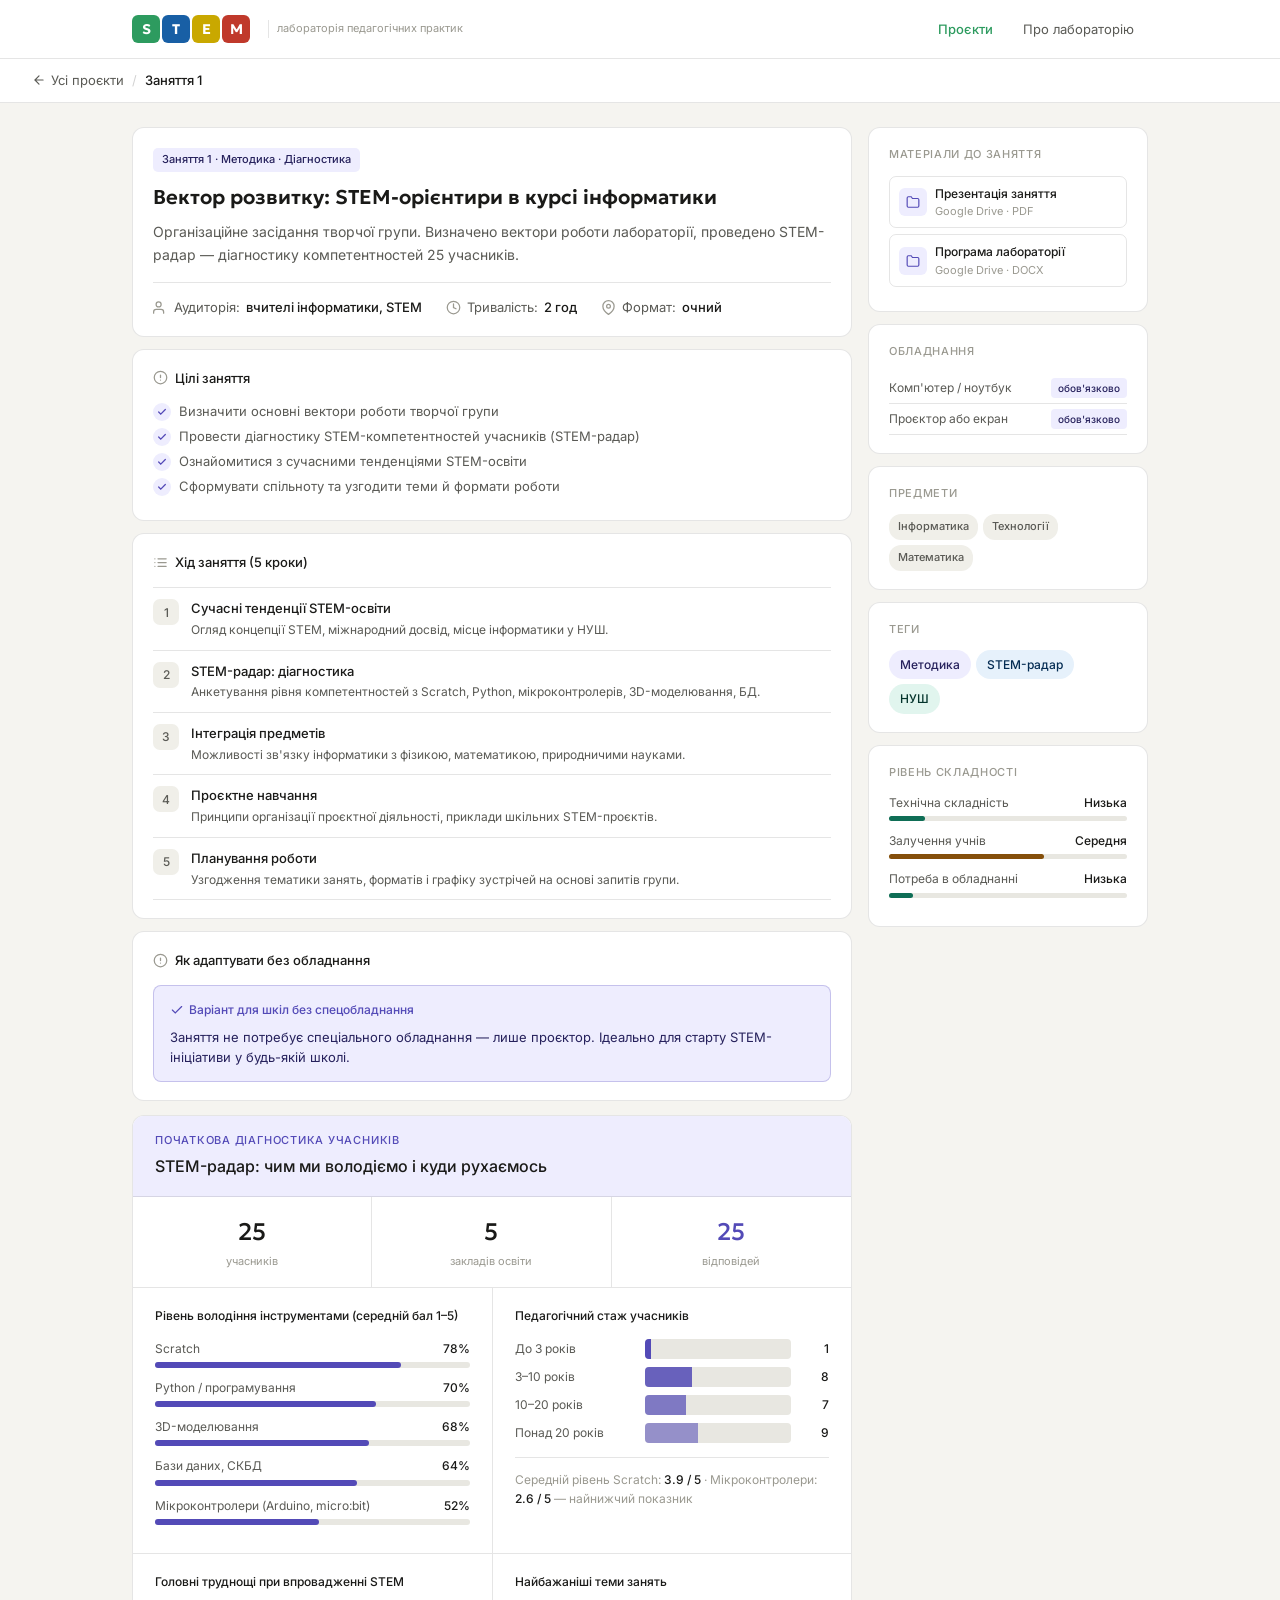
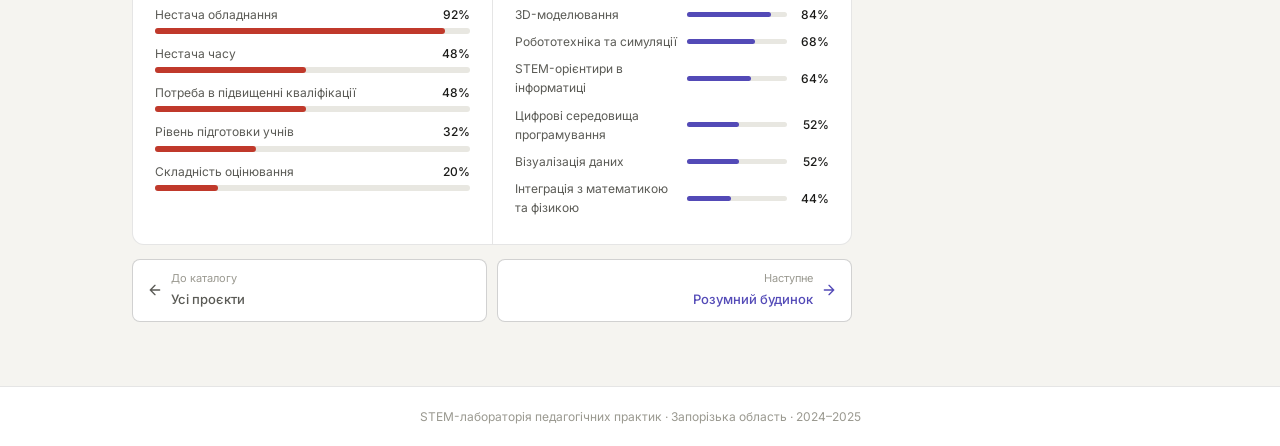
==== projects/session-1.html @ 7234e1a3 "ver 0.1" ====
<!DOCTYPE html>
<html lang="uk">
<head>
<meta charset="UTF-8"><meta name="viewport" content="width=device-width,initial-scale=1.0">
<title>Вектор розвитку: STEM-орієнтири в курсі інформатики — STEM-лабораторія</title>
<link rel="preconnect" href="https://fonts.googleapis.com"><link href="https://fonts.googleapis.com/css2?family=Geologica:wght@400;500;600&family=Inter:wght@400;500&display=swap" rel="stylesheet">
<link rel="stylesheet" href="../css/style.css">
<style>
.topbar{background:var(--surf);border-bottom:1px solid var(--b1);padding:0 2rem;display:flex;align-items:center;gap:8px;height:44px}
.tb-link{display:inline-flex;align-items:center;gap:5px;font-size:13px;color:var(--t2);text-decoration:none;font-family:inherit}
.tb-link:hover{color:var(--t1)}
.tb-link svg{width:14px;height:14px;fill:none;stroke:currentColor;stroke-width:2;stroke-linecap:round}
.page-wrap{max-width:1080px;margin:0 auto;padding:1.5rem 2rem 4rem;display:grid;grid-template-columns:1fr 280px;gap:16px;align-items:start}
.side-ttl{font-size:11px;font-weight:500;letter-spacing:.06em;text-transform:uppercase;color:var(--t3);margin-bottom:.75rem}
@media(max-width:760px){.page-wrap{grid-template-columns:1fr;padding:1rem 1.25rem 3rem}.topbar{padding:0 1.25rem}}
</style>
</head>
<body>
<header class="site-header">
  <nav class="nav">
    <a href="../index.html" class="logo-link">
      <div class="logo-stem"><div class="sl sl-s">S</div><div class="sl sl-t">T</div><div class="sl sl-e">E</div><div class="sl sl-m">M</div></div>
      <span class="logo-sub">лабораторія педагогічних практик</span>
    </a>
    <div class="nav-links">
      <a class="nav-link active" href="../index.html#projects">Проєкти</a>
      <a class="nav-link " href="../index.html#about">Про лабораторію</a>
    </div>
  </nav>
</header>
<div class="topbar">
  <a class="tb-link" href="../index.html">
    <svg viewBox="0 0 24 24"><path d="M19 12H5M12 5l-7 7 7 7"/></svg> Усі проєкти
  </a>
  <span style="font-size:13px;color:var(--b2)">/</span>
  <span style="font-size:13px;color:var(--t1);font-weight:500">Заняття 1</span>
</div>

<div class="page-wrap">
<main>
  <div class="sec-card">
    <div style="display:inline-flex;align-items:center;gap:5px;font-size:11px;font-weight:500;padding:3px 9px;border-radius:5px;margin-bottom:.75rem;background:#EEEDFE;color:#26215C">Заняття 1 · Методика · Діагностика</div>
    <h1 style="font-family:'Geologica',sans-serif;font-size:20px;font-weight:600;color:var(--t1);line-height:1.3;margin-bottom:.625rem">Вектор розвитку: STEM-орієнтири в курсі інформатики</h1>
    <p style="font-size:14px;color:var(--t2);line-height:1.65;margin-bottom:1rem">Організаційне засідання творчої групи. Визначено вектори роботи лабораторії, проведено STEM-радар — діагностику компетентностей 25 учасників.</p>
    <div style="display:flex;gap:1.5rem;flex-wrap:wrap;padding-top:.875rem;border-top:1px solid var(--b1)">
      <div style="display:flex;align-items:center;gap:6px;font-size:13px;color:var(--t2)">
        <svg width="15" height="15" viewBox="0 0 24 24" fill="none" stroke="var(--t3)" stroke-width="2" stroke-linecap="round"><path d="M17 21v-2a4 4 0 0 0-4-4H5a4 4 0 0 0-4 4v2"/><circle cx="9" cy="7" r="4"/></svg>
        Аудиторія: <b style="color:var(--t1);font-weight:500">вчителі інформатики, STEM</b></div>
      <div style="display:flex;align-items:center;gap:6px;font-size:13px;color:var(--t2)">
        <svg width="15" height="15" viewBox="0 0 24 24" fill="none" stroke="var(--t3)" stroke-width="2" stroke-linecap="round"><circle cx="12" cy="12" r="10"/><polyline points="12 6 12 12 16 14"/></svg>
        Тривалість: <b style="color:var(--t1);font-weight:500">2 год</b></div>
      <div style="display:flex;align-items:center;gap:6px;font-size:13px;color:var(--t2)">
        <svg width="15" height="15" viewBox="0 0 24 24" fill="none" stroke="var(--t3)" stroke-width="2" stroke-linecap="round"><path d="M21 10c0 7-9 13-9 13s-9-6-9-13a9 9 0 0 1 18 0z"/><circle cx="12" cy="10" r="3"/></svg>
        Формат: <b style="color:var(--t1);font-weight:500">очний</b></div>
    </div>
  </div>
  <div class="sec-card"><div class="sec-ttl"><svg viewBox="0 0 24 24"><circle cx="12" cy="12" r="10"/><path d="M12 8v4M12 16h.01"/></svg>Цілі заняття</div><div style="display:flex;align-items:flex-start;gap:8px;margin-bottom:6px"><div style="width:18px;height:18px;border-radius:50%;background:#EEEDFE;display:flex;align-items:center;justify-content:center;flex-shrink:0;margin-top:1px"><svg width="10" height="10" viewBox="0 0 24 24" fill="none" stroke="#534AB7" stroke-width="3" stroke-linecap="round"><polyline points="20 6 9 17 4 12"/></svg></div><span style="font-size:13px;color:var(--t2);line-height:1.45">Визначити основні вектори роботи творчої групи</span></div>
<div style="display:flex;align-items:flex-start;gap:8px;margin-bottom:6px"><div style="width:18px;height:18px;border-radius:50%;background:#EEEDFE;display:flex;align-items:center;justify-content:center;flex-shrink:0;margin-top:1px"><svg width="10" height="10" viewBox="0 0 24 24" fill="none" stroke="#534AB7" stroke-width="3" stroke-linecap="round"><polyline points="20 6 9 17 4 12"/></svg></div><span style="font-size:13px;color:var(--t2);line-height:1.45">Провести діагностику STEM-компетентностей учасників (STEM-радар)</span></div>
<div style="display:flex;align-items:flex-start;gap:8px;margin-bottom:6px"><div style="width:18px;height:18px;border-radius:50%;background:#EEEDFE;display:flex;align-items:center;justify-content:center;flex-shrink:0;margin-top:1px"><svg width="10" height="10" viewBox="0 0 24 24" fill="none" stroke="#534AB7" stroke-width="3" stroke-linecap="round"><polyline points="20 6 9 17 4 12"/></svg></div><span style="font-size:13px;color:var(--t2);line-height:1.45">Ознайомитися з сучасними тенденціями STEM-освіти</span></div>
<div style="display:flex;align-items:flex-start;gap:8px;margin-bottom:6px"><div style="width:18px;height:18px;border-radius:50%;background:#EEEDFE;display:flex;align-items:center;justify-content:center;flex-shrink:0;margin-top:1px"><svg width="10" height="10" viewBox="0 0 24 24" fill="none" stroke="#534AB7" stroke-width="3" stroke-linecap="round"><polyline points="20 6 9 17 4 12"/></svg></div><span style="font-size:13px;color:var(--t2);line-height:1.45">Сформувати спільноту та узгодити теми й формати роботи</span></div></div>
  <div class="sec-card"><div class="sec-ttl"><svg viewBox="0 0 24 24"><line x1="8" y1="6" x2="21" y2="6"/><line x1="8" y1="12" x2="21" y2="12"/><line x1="8" y1="18" x2="21" y2="18"/><line x1="3" y1="6" x2="3.01" y2="6"/><line x1="3" y1="12" x2="3.01" y2="12"/><line x1="3" y1="18" x2="3.01" y2="18"/></svg>Хід заняття (5 кроки)</div><div style="border-top:1px solid var(--b1)"><div style="display:flex;gap:12px;padding:10px 0;border-bottom:1px solid var(--b1)"><div style="width:26px;height:26px;border-radius:7px;background:var(--surf2);font-size:12px;font-weight:500;color:var(--t2);display:flex;align-items:center;justify-content:center;flex-shrink:0;margin-top:1px">1</div><div><div style="font-size:13px;font-weight:500;color:var(--t1);margin-bottom:2px">Сучасні тенденції STEM-освіти</div><div style="font-size:12px;color:var(--t2);line-height:1.55">Огляд концепції STEM, міжнародний досвід, місце інформатики у НУШ.</div></div></div><div style="display:flex;gap:12px;padding:10px 0;border-bottom:1px solid var(--b1)"><div style="width:26px;height:26px;border-radius:7px;background:var(--surf2);font-size:12px;font-weight:500;color:var(--t2);display:flex;align-items:center;justify-content:center;flex-shrink:0;margin-top:1px">2</div><div><div style="font-size:13px;font-weight:500;color:var(--t1);margin-bottom:2px">STEM-радар: діагностика</div><div style="font-size:12px;color:var(--t2);line-height:1.55">Анкетування рівня компетентностей з Scratch, Python, мікроконтролерів, 3D-моделювання, БД.</div></div></div><div style="display:flex;gap:12px;padding:10px 0;border-bottom:1px solid var(--b1)"><div style="width:26px;height:26px;border-radius:7px;background:var(--surf2);font-size:12px;font-weight:500;color:var(--t2);display:flex;align-items:center;justify-content:center;flex-shrink:0;margin-top:1px">3</div><div><div style="font-size:13px;font-weight:500;color:var(--t1);margin-bottom:2px">Інтеграція предметів</div><div style="font-size:12px;color:var(--t2);line-height:1.55">Можливості зв'язку інформатики з фізикою, математикою, природничими науками.</div></div></div><div style="display:flex;gap:12px;padding:10px 0;border-bottom:1px solid var(--b1)"><div style="width:26px;height:26px;border-radius:7px;background:var(--surf2);font-size:12px;font-weight:500;color:var(--t2);display:flex;align-items:center;justify-content:center;flex-shrink:0;margin-top:1px">4</div><div><div style="font-size:13px;font-weight:500;color:var(--t1);margin-bottom:2px">Проєктне навчання</div><div style="font-size:12px;color:var(--t2);line-height:1.55">Принципи організації проєктної діяльності, приклади шкільних STEM-проєктів.</div></div></div><div style="display:flex;gap:12px;padding:10px 0;border-bottom:1px solid var(--b1)"><div style="width:26px;height:26px;border-radius:7px;background:var(--surf2);font-size:12px;font-weight:500;color:var(--t2);display:flex;align-items:center;justify-content:center;flex-shrink:0;margin-top:1px">5</div><div><div style="font-size:13px;font-weight:500;color:var(--t1);margin-bottom:2px">Планування роботи</div><div style="font-size:12px;color:var(--t2);line-height:1.55">Узгодження тематики занять, форматів і графіку зустрічей на основі запитів групи.</div></div></div></div></div>
  
  <div class="sec-card"><div class="sec-ttl"><svg viewBox="0 0 24 24"><circle cx="12" cy="12" r="10"/><path d="M12 8v4M12 16h.01"/></svg>Як адаптувати без обладнання</div>
    <div style="background:#EEEDFE;border:1px solid #534AB744;border-radius:var(--rs);padding:.875rem 1rem">
      <div style="font-size:12px;font-weight:500;color:#534AB7;margin-bottom:.5rem;display:flex;align-items:center;gap:5px">
        <svg width="14" height="14" viewBox="0 0 24 24" fill="none" stroke="currentColor" stroke-width="2" stroke-linecap="round"><polyline points="20 6 9 17 4 12"/></svg>Варіант для шкіл без спецобладнання</div>
      <div style="font-size:13px;color:#26215C;line-height:1.55">Заняття не потребує спеціального обладнання — лише проєктор. Ідеально для старту STEM-ініціативи у будь-якій школі.</div>
    </div>
  </div>
  <div class="refl-wrap">
  <div class="refl-header" style="background:#EEEDFE">
    <div class="refl-label" style="color:#534AB7">Початкова діагностика учасників</div>
    <div class="refl-title">STEM-радар: чим ми володіємо і куди рухаємось</div>
  </div>
  <div class="refl-kpi">
    <div class="refl-kpi-item"><div class="refl-kpi-num" style="color:var(--t1)">25</div><div class="refl-kpi-lbl">учасників</div></div>
    <div class="refl-kpi-item"><div class="refl-kpi-num" style="color:var(--t1)">5</div><div class="refl-kpi-lbl">закладів освіти</div></div>
    <div class="refl-kpi-item"><div class="refl-kpi-num" style="color:#534AB7">25</div><div class="refl-kpi-lbl">відповідей</div></div>
  </div>
  <div class="refl-body">
    <div>
      <div class="refl-section-title">Рівень володіння інструментами (середній бал 1–5)</div>
      <div class="refl-bar-row">
      <div class="refl-bar-labels"><span>Scratch</span><span>78%</span></div>
      <div class="refl-bar-track"><div class="refl-bar-fill" style="width:78%;background:#534AB7"></div></div>
    </div>
      <div class="refl-bar-row">
      <div class="refl-bar-labels"><span>Python / програмування</span><span>70%</span></div>
      <div class="refl-bar-track"><div class="refl-bar-fill" style="width:70%;background:#534AB7"></div></div>
    </div>
      <div class="refl-bar-row">
      <div class="refl-bar-labels"><span>3D-моделювання</span><span>68%</span></div>
      <div class="refl-bar-track"><div class="refl-bar-fill" style="width:68%;background:#534AB7"></div></div>
    </div>
      <div class="refl-bar-row">
      <div class="refl-bar-labels"><span>Бази даних, СКБД</span><span>64%</span></div>
      <div class="refl-bar-track"><div class="refl-bar-fill" style="width:64%;background:#534AB7"></div></div>
    </div>
      <div class="refl-bar-row">
      <div class="refl-bar-labels"><span>Мікроконтролери (Arduino, micro:bit)</span><span>52%</span></div>
      <div class="refl-bar-track"><div class="refl-bar-fill" style="width:52%;background:#534AB7"></div></div>
    </div>
    </div>
    <div>
      <div class="refl-section-title">Педагогічний стаж учасників</div>
      <div style="display:flex;flex-direction:column;gap:8px">
        <div style="display:flex;align-items:center;gap:10px"><span style="font-size:12px;color:var(--t2);min-width:120px">До 3 років</span><div style="flex:1;height:20px;background:var(--surf3);border-radius:4px;overflow:hidden"><div style="width:4%;height:100%;background:#534AB7;opacity:1"></div></div><span style="font-size:12px;font-weight:500;width:28px;text-align:right">1</span></div><div style="display:flex;align-items:center;gap:10px"><span style="font-size:12px;color:var(--t2);min-width:120px">3–10 років</span><div style="flex:1;height:20px;background:var(--surf3);border-radius:4px;overflow:hidden"><div style="width:32%;height:100%;background:#534AB7;opacity:.85"></div></div><span style="font-size:12px;font-weight:500;width:28px;text-align:right">8</span></div><div style="display:flex;align-items:center;gap:10px"><span style="font-size:12px;color:var(--t2);min-width:120px">10–20 років</span><div style="flex:1;height:20px;background:var(--surf3);border-radius:4px;overflow:hidden"><div style="width:28%;height:100%;background:#534AB7;opacity:.7"></div></div><span style="font-size:12px;font-weight:500;width:28px;text-align:right">7</span></div><div style="display:flex;align-items:center;gap:10px"><span style="font-size:12px;color:var(--t2);min-width:120px">Понад 20 років</span><div style="flex:1;height:20px;background:var(--surf3);border-radius:4px;overflow:hidden"><div style="width:36%;height:100%;background:#534AB7;opacity:.55"></div></div><span style="font-size:12px;font-weight:500;width:28px;text-align:right">9</span></div>
      </div>
      <div class="refl-note" style="margin-top:.875rem">Середній рівень Scratch: <strong>3.9 / 5</strong> · Мікроконтролери: <strong>2.6 / 5</strong> — найнижчий показник</div>
    </div>
  </div>
  <div class="refl-body" style="border-bottom:none">
    <div>
      <div class="refl-section-title">Головні труднощі при впровадженні STEM</div>
      <div class="refl-bar-row">
      <div class="refl-bar-labels"><span>Нестача обладнання</span><span>92%</span></div>
      <div class="refl-bar-track"><div class="refl-bar-fill" style="width:92%;background:#C0392B"></div></div>
    </div>
      <div class="refl-bar-row">
      <div class="refl-bar-labels"><span>Нестача часу</span><span>48%</span></div>
      <div class="refl-bar-track"><div class="refl-bar-fill" style="width:48%;background:#C0392B"></div></div>
    </div>
      <div class="refl-bar-row">
      <div class="refl-bar-labels"><span>Потреба в підвищенні кваліфікації</span><span>48%</span></div>
      <div class="refl-bar-track"><div class="refl-bar-fill" style="width:48%;background:#C0392B"></div></div>
    </div>
      <div class="refl-bar-row">
      <div class="refl-bar-labels"><span>Рівень підготовки учнів</span><span>32%</span></div>
      <div class="refl-bar-track"><div class="refl-bar-fill" style="width:32%;background:#C0392B"></div></div>
    </div>
      <div class="refl-bar-row">
      <div class="refl-bar-labels"><span>Складність оцінювання</span><span>20%</span></div>
      <div class="refl-bar-track"><div class="refl-bar-fill" style="width:20%;background:#C0392B"></div></div>
    </div>
    </div>
    <div>
      <div class="refl-section-title">Найбажаніші теми занять</div>
      <div class="refl-pct-row">
      <span class="refl-pct-label">3D-моделювання</span>
      <div class="refl-pct-bar"><div class="refl-pct-fill" style="width:84%;background:#534AB7"></div></div>
      <span class="refl-pct-val">84%</span>
    </div>
      <div class="refl-pct-row">
      <span class="refl-pct-label">Робототехніка та симуляції</span>
      <div class="refl-pct-bar"><div class="refl-pct-fill" style="width:68%;background:#534AB7"></div></div>
      <span class="refl-pct-val">68%</span>
    </div>
      <div class="refl-pct-row">
      <span class="refl-pct-label">STEM-орієнтири в інформатиці</span>
      <div class="refl-pct-bar"><div class="refl-pct-fill" style="width:64%;background:#534AB7"></div></div>
      <span class="refl-pct-val">64%</span>
    </div>
      <div class="refl-pct-row">
      <span class="refl-pct-label">Цифрові середовища програмування</span>
      <div class="refl-pct-bar"><div class="refl-pct-fill" style="width:52%;background:#534AB7"></div></div>
      <span class="refl-pct-val">52%</span>
    </div>
      <div class="refl-pct-row">
      <span class="refl-pct-label">Візуалізація даних</span>
      <div class="refl-pct-bar"><div class="refl-pct-fill" style="width:52%;background:#534AB7"></div></div>
      <span class="refl-pct-val">52%</span>
    </div>
      <div class="refl-pct-row">
      <span class="refl-pct-label">Інтеграція з математикою та фізикою</span>
      <div class="refl-pct-bar"><div class="refl-pct-fill" style="width:44%;background:#534AB7"></div></div>
      <span class="refl-pct-val">44%</span>
    </div>
    </div>
  </div>
</div>
  <div style="display:flex;gap:10px;margin-top:14px"><a href="../index.html" style="flex:1;display:flex;align-items:center;gap:8px;padding:10px 14px;border:1px solid var(--b2);border-radius:var(--rs);background:var(--surf);text-decoration:none;color:var(--t2)"><svg width="16" height="16" viewBox="0 0 24 24" fill="none" stroke="currentColor" stroke-width="2" stroke-linecap="round"><path d="M19 12H5M12 5l-7 7 7 7"/></svg><div><span style="font-size:11px;color:var(--t3);display:block">До каталогу</span><span style="font-size:13px;font-weight:500">Усі проєкти</span></div></a><a href="session-2.html" style="flex:1;display:flex;align-items:center;justify-content:flex-end;gap:8px;padding:10px 14px;border:1px solid var(--b2);border-radius:var(--rs);background:var(--surf);text-decoration:none;color:#534AB7;font-weight:500;transition:all .15s" onmouseover="this.style.background='#EEEDFE'" onmouseout="this.style.background='#fff'"><div style="text-align:right"><span style="font-size:11px;color:var(--t3);display:block;font-weight:400">Наступне</span><span style="font-size:13px">Розумний будинок</span></div><svg width="16" height="16" viewBox="0 0 24 24" fill="none" stroke="currentColor" stroke-width="2" stroke-linecap="round"><path d="M5 12h14M12 5l7 7-7 7"/></svg></a></div>
</main>
<aside>
  <div class="sec-card"><div class="side-ttl">Матеріали до заняття</div><a href="#" style="display:flex;align-items:center;gap:8px;padding:7px 9px;border:1px solid var(--b1);border-radius:7px;text-decoration:none;margin-bottom:6px;transition:border-color .15s" onmouseover="this.style.borderColor='#534AB7'" onmouseout="this.style.borderColor='rgba(0,0,0,.10)'"><div style="width:28px;height:28px;border-radius:6px;background:#EEEDFE;color:#534AB7;display:flex;align-items:center;justify-content:center;flex-shrink:0"><svg width="14" height="14" viewBox="0 0 24 24" fill="none" stroke="currentColor" stroke-width="2" stroke-linecap="round"><path d="M22 19a2 2 0 0 1-2 2H4a2 2 0 0 1-2-2V5a2 2 0 0 1 2-2h5l2 3h9a2 2 0 0 1 2 2z"/></svg></div><div><div style="font-size:12px;font-weight:500;color:var(--t1)">Презентація заняття</div><div style="font-size:11px;color:var(--t3)">Google Drive · PDF</div></div></a><a href="#" style="display:flex;align-items:center;gap:8px;padding:7px 9px;border:1px solid var(--b1);border-radius:7px;text-decoration:none;margin-bottom:6px;transition:border-color .15s" onmouseover="this.style.borderColor='#534AB7'" onmouseout="this.style.borderColor='rgba(0,0,0,.10)'"><div style="width:28px;height:28px;border-radius:6px;background:#EEEDFE;color:#534AB7;display:flex;align-items:center;justify-content:center;flex-shrink:0"><svg width="14" height="14" viewBox="0 0 24 24" fill="none" stroke="currentColor" stroke-width="2" stroke-linecap="round"><path d="M22 19a2 2 0 0 1-2 2H4a2 2 0 0 1-2-2V5a2 2 0 0 1 2-2h5l2 3h9a2 2 0 0 1 2 2z"/></svg></div><div><div style="font-size:12px;font-weight:500;color:var(--t1)">Програма лабораторії</div><div style="font-size:11px;color:var(--t3)">Google Drive · DOCX</div></div></a></div>
  <div class="sec-card"><div class="side-ttl">Обладнання</div><div style="display:flex;align-items:center;justify-content:space-between;font-size:12px;padding:5px 0;border-bottom:1px solid var(--b1)"><span style="color:var(--t2)">Комп'ютер / ноутбук</span><span style="font-size:10px;font-weight:500;padding:2px 7px;border-radius:4px;background:#EEEDFE;color:#26215C">обов'язково</span></div><div style="display:flex;align-items:center;justify-content:space-between;font-size:12px;padding:5px 0;border-bottom:1px solid var(--b1)"><span style="color:var(--t2)">Проєктор або екран</span><span style="font-size:10px;font-weight:500;padding:2px 7px;border-radius:4px;background:#EEEDFE;color:#26215C">обов'язково</span></div></div>
  <div class="sec-card"><div class="side-ttl">Предмети</div><div style="display:flex;flex-wrap:wrap;gap:5px"><span style="font-size:11px;font-weight:500;padding:4px 9px;border-radius:12px;background:var(--surf2);color:var(--t2)">Інформатика</span> <span style="font-size:11px;font-weight:500;padding:4px 9px;border-radius:12px;background:var(--surf2);color:var(--t2)">Технології</span> <span style="font-size:11px;font-weight:500;padding:4px 9px;border-radius:12px;background:var(--surf2);color:var(--t2)">Математика</span></div></div>
  <div class="sec-card"><div class="side-ttl">Теги</div><div style="display:flex;flex-wrap:wrap;gap:5px"><span style="font-size:12px;font-weight:500;padding:5px 11px;border-radius:20px;background:#EEEDFE;color:#26215C">Методика</span> <span style="font-size:12px;font-weight:500;padding:5px 11px;border-radius:20px;background:#E6F1FB;color:#042C53">STEM-радар</span> <span style="font-size:12px;font-weight:500;padding:5px 11px;border-radius:20px;background:#E1F5EE;color:#04342C">НУШ</span></div></div>
  <div class="sec-card"><div class="side-ttl">Рівень складності</div><div style="display:flex;justify-content:space-between;font-size:12px;color:var(--t2);margin-bottom:4px"><span>Технічна складність</span><span style="font-weight:500;color:var(--t1)">Низька</span></div><div style="height:5px;background:var(--surf3);border-radius:3px;margin-bottom:10px"><div style="width:15%;height:100%;background:var(--teal-m);border-radius:3px"></div></div><div style="display:flex;justify-content:space-between;font-size:12px;color:var(--t2);margin-bottom:4px"><span>Залучення учнів</span><span style="font-weight:500;color:var(--t1)">Середня</span></div><div style="height:5px;background:var(--surf3);border-radius:3px;margin-bottom:10px"><div style="width:65%;height:100%;background:var(--amber-m);border-radius:3px"></div></div><div style="display:flex;justify-content:space-between;font-size:12px;color:var(--t2);margin-bottom:4px"><span>Потреба в обладнанні</span><span style="font-weight:500;color:var(--t1)">Низька</span></div><div style="height:5px;background:var(--surf3);border-radius:3px;margin-bottom:10px"><div style="width:10%;height:100%;background:var(--teal-m);border-radius:3px"></div></div></div>
</aside>
</div>
<footer class="site-footer"><p>STEM-лабораторія педагогічних практик · Запорізька область · 2024–2025</p></footer>
<script src="../js/projects.js"></script><script src="../js/main.js"></script>
</body></html>
---- css/style.css ----
/* ═══════════════════════════════════════════════
   STEM-лабораторія педагогічних практик
   Головний файл стилів
   ═══════════════════════════════════════════════ */

*, *::before, *::after { box-sizing: border-box; margin: 0; padding: 0; }

:root {
  /* Фон та поверхні */
  --bg:    #f5f4f0;
  --surf:  #ffffff;
  --surf2: #f0efe9;
  --surf3: #e8e7e1;

  /* Бордери */
  --b1: rgba(0,0,0,.10);
  --b2: rgba(0,0,0,.18);

  /* Текст */
  --t1: #1a1a18;
  --t2: #5a5a55;
  --t3: #9a9990;

  /* STEM-кольори (літери логотипу) */
  --cs: #2D9B5F;   /* S — зелений  */
  --ct: #185FA5;   /* T — синій    */
  --ce: #C9A800;   /* E — жовтий   */
  --cm: #C0392B;   /* M — червоний */

  /* Категорійна палітра */
  --purple-l: #EEEDFE; --purple-m: #534AB7; --purple-d: #26215C;
  --teal-l:   #E1F5EE; --teal-m:   #0F6E56; --teal-d:   #04342C;
  --blue-l:   #E6F1FB; --blue-m:   #185FA5; --blue-d:   #042C53;
  --amber-l:  #FAEEDA; --amber-m:  #854F0B; --amber-d:  #412402;
  --coral-l:  #FAECE7; --coral-m:  #993C1D; --coral-d:  #4A1B0C;
  --green-l:  #EAF3DE; --green-m:  #3B6D11; --green-d:  #173404;
  --pink-l:   #FBEAF0; --pink-m:   #993556; --pink-d:   #4B1528;
  --red-l:    #FCEBEB; --red-m:    #A32D2D; --red-d:    #501313;

  /* Радіуси */
  --r:   12px;
  --rs:   8px;
  --rxs:  5px;
}

html { scroll-behavior: smooth; }

body {
  font-family: 'Inter', system-ui, sans-serif;
  background: var(--bg);
  color: var(--t1);
  min-height: 100vh;
  font-size: 15px;
  line-height: 1.6;
}

/* ── Утиліти ─────────────────────────────────── */
.sr-only {
  position: absolute; width: 1px; height: 1px;
  overflow: hidden; clip: rect(0,0,0,0); white-space: nowrap;
}

/* ── Логотип ──────────────────────────────────── */
.logo-link { display: flex; align-items: center; gap: 10px; text-decoration: none; }
.logo-stem { display: flex; align-items: center; gap: 2px; }
.sl {
  width: 28px; height: 28px; border-radius: 6px;
  display: flex; align-items: center; justify-content: center;
  font-weight: 700; font-size: 14px; color: #fff; flex-shrink: 0;
  font-family: 'Geologica', sans-serif;
  letter-spacing: 0;
}
.sl-s { background: var(--cs); }
.sl-t { background: var(--ct); }
.sl-e { background: var(--ce); }
.sl-m { background: var(--cm); }
.logo-sub { font-size: 11px; color: var(--t3); margin-left: 8px; padding-left: 8px; border-left: 1px solid var(--b1); }

/* ── Навігація ────────────────────────────────── */
.site-header {
  background: var(--surf); border-bottom: 1px solid var(--b1);
  position: sticky; top: 0; z-index: 200;
}
.nav {
  max-width: 1080px; margin: 0 auto;
  display: flex; align-items: center; justify-content: space-between;
  padding: 0 2rem; height: 58px;
}
.nav-links { display: flex; gap: 2px; }
.nav-link {
  font-size: 13px; color: var(--t2); padding: 6px 14px; border-radius: 7px;
  cursor: pointer; border: none; background: none; font-family: inherit;
  text-decoration: none; display: inline-block; transition: background .15s, color .15s;
}
.nav-link:hover  { background: var(--surf2); color: var(--t1); }
.nav-link.active { color: var(--cs); font-weight: 500; }

/* ── Теги ─────────────────────────────────────── */
.tags { display: flex; gap: 4px; flex-wrap: wrap; }
.tag { font-size: 11px; padding: 3px 8px; border-radius: var(--rxs); font-weight: 500; }
.tag-purple { background: var(--purple-l); color: var(--purple-d); }
.tag-blue   { background: var(--blue-l);   color: var(--blue-d);   }
.tag-amber  { background: var(--amber-l);  color: var(--amber-d);  }
.tag-teal   { background: var(--teal-l);   color: var(--teal-d);   }
.tag-coral  { background: var(--coral-l);  color: var(--coral-d);  }
.tag-green  { background: var(--green-l);  color: var(--green-d);  }

/* ── Картки (загальні) ────────────────────────── */
.card {
  background: var(--surf); border: 1px solid var(--b1);
  border-radius: var(--r); text-decoration: none; color: inherit;
  display: flex; flex-direction: column;
  transition: border-color .15s, box-shadow .15s;
}
.card:hover { box-shadow: 0 4px 16px rgba(0,0,0,.08); border-color: var(--b2); }
.card-accent { height: 3px; border-radius: 2px; margin-bottom: .875rem; }

/* ── Секція-картка (сторінки занять) ─────────── */
.sec-card {
  background: var(--surf); border: 1px solid var(--b1);
  border-radius: var(--r); padding: 1.125rem 1.25rem; margin-bottom: 12px;
}
.sec-ttl {
  font-size: 13px; font-weight: 500; color: var(--t1);
  margin-bottom: .875rem; display: flex; align-items: center; gap: 7px;
}
.sec-ttl svg { width: 15px; height: 15px; fill: none; stroke: var(--t3); stroke-width: 2; stroke-linecap: round; flex-shrink: 0; }

/* ── Інфографіка рефлексії ────────────────────── */
.refl-wrap {
  background: var(--surf); border: 1px solid var(--b1);
  border-radius: var(--r); overflow: hidden; margin-top: 14px;
}
.refl-header {
  padding: 1rem 1.375rem; border-bottom: 1px solid var(--b1);
}
.refl-label {
  font-size: 11px; font-weight: 500; letter-spacing: .07em;
  text-transform: uppercase; margin-bottom: .25rem;
}
.refl-title { font-size: 16px; font-weight: 500; color: var(--t1); }

.refl-kpi {
  display: grid; grid-template-columns: repeat(3, 1fr);
  border-bottom: 1px solid var(--b1);
}
.refl-kpi-item {
  padding: 1rem; text-align: center; border-right: 1px solid var(--b1);
}
.refl-kpi-item:last-child { border-right: none; }
.refl-kpi-num { font-size: 24px; font-weight: 500; color: var(--t1); font-family: 'Geologica', sans-serif; }
.refl-kpi-lbl { font-size: 11px; color: var(--t3); margin-top: 2px; }

.refl-body {
  display: grid; grid-template-columns: 1fr 1fr;
  border-bottom: 1px solid var(--b1);
}
.refl-body > div { padding: 1.125rem 1.375rem; }
.refl-body > div + div { border-left: 1px solid var(--b1); }
.refl-section-title { font-size: 12px; font-weight: 500; color: var(--t1); margin-bottom: .875rem; }

.refl-bar-row { margin-bottom: 10px; }
.refl-bar-labels { display: flex; justify-content: space-between; font-size: 12px; color: var(--t2); margin-bottom: 4px; }
.refl-bar-labels span:last-child { font-weight: 500; color: var(--t1); }
.refl-bar-track { height: 6px; background: var(--surf3); border-radius: 3px; }
.refl-bar-fill  { height: 100%; border-radius: 3px; }

.refl-check-item { display: flex; align-items: flex-start; gap: 8px; margin-bottom: 7px; }
.refl-check-dot {
  width: 18px; height: 18px; border-radius: 50%;
  display: flex; align-items: center; justify-content: center;
  flex-shrink: 0; margin-top: 1px;
}
.refl-check-dot svg { width: 10px; height: 10px; }
.refl-check-text { font-size: 13px; color: var(--t2); line-height: 1.45; }

.refl-footer {
  display: grid; grid-template-columns: 1fr 1fr;
}
.refl-footer > div { padding: 1.125rem 1.375rem; }
.refl-footer > div + div { border-left: 1px solid var(--b1); }

.refl-pct-row { display: flex; align-items: center; gap: 10px; margin-bottom: 8px; }
.refl-pct-label { font-size: 12px; color: var(--t2); flex: 1; min-width: 0; }
.refl-pct-bar { width: 100px; height: 5px; background: var(--surf3); border-radius: 3px; flex-shrink: 0; }
.refl-pct-fill { height: 100%; border-radius: 3px; }
.refl-pct-val { font-size: 12px; font-weight: 500; color: var(--t1); width: 32px; text-align: right; }

.refl-donut-wrap { display: flex; align-items: center; gap: 14px; }
.refl-donut-legend { flex: 1; }
.refl-legend-item { display: flex; align-items: center; gap: 6px; font-size: 12px; color: var(--t2); margin-bottom: 6px; }
.refl-legend-dot { width: 8px; height: 8px; border-radius: 2px; flex-shrink: 0; }

.refl-note { font-size: 12px; color: var(--t3); margin-top: .75rem; padding-top: .75rem; border-top: 1px solid var(--b1); }
.refl-note strong { color: var(--t1); font-weight: 500; }

/* ── Футер ───────────────────────────────────── */
.site-footer {
  background: var(--surf); border-top: 1px solid var(--b1);
  padding: 1.25rem 2rem; text-align: center;
}
.site-footer p { font-size: 12px; color: var(--t3); }

/* ── Адаптивність ─────────────────────────────── */
@media (max-width: 760px) {
  .nav { padding: 0 1.25rem; }
  .nav-links { display: none; }
  .refl-body  { grid-template-columns: 1fr; }
  .refl-body > div + div { border-left: none; border-top: 1px solid var(--b1); }
  .refl-footer { grid-template-columns: 1fr; }
  .refl-footer > div + div { border-left: none; border-top: 1px solid var(--b1); }
  .refl-kpi { grid-template-columns: 1fr 1fr; }
  .refl-kpi-item:nth-child(2) { border-right: none; }
  .refl-kpi-item:last-child { grid-column: 1/-1; border-top: 1px solid var(--b1); }
}
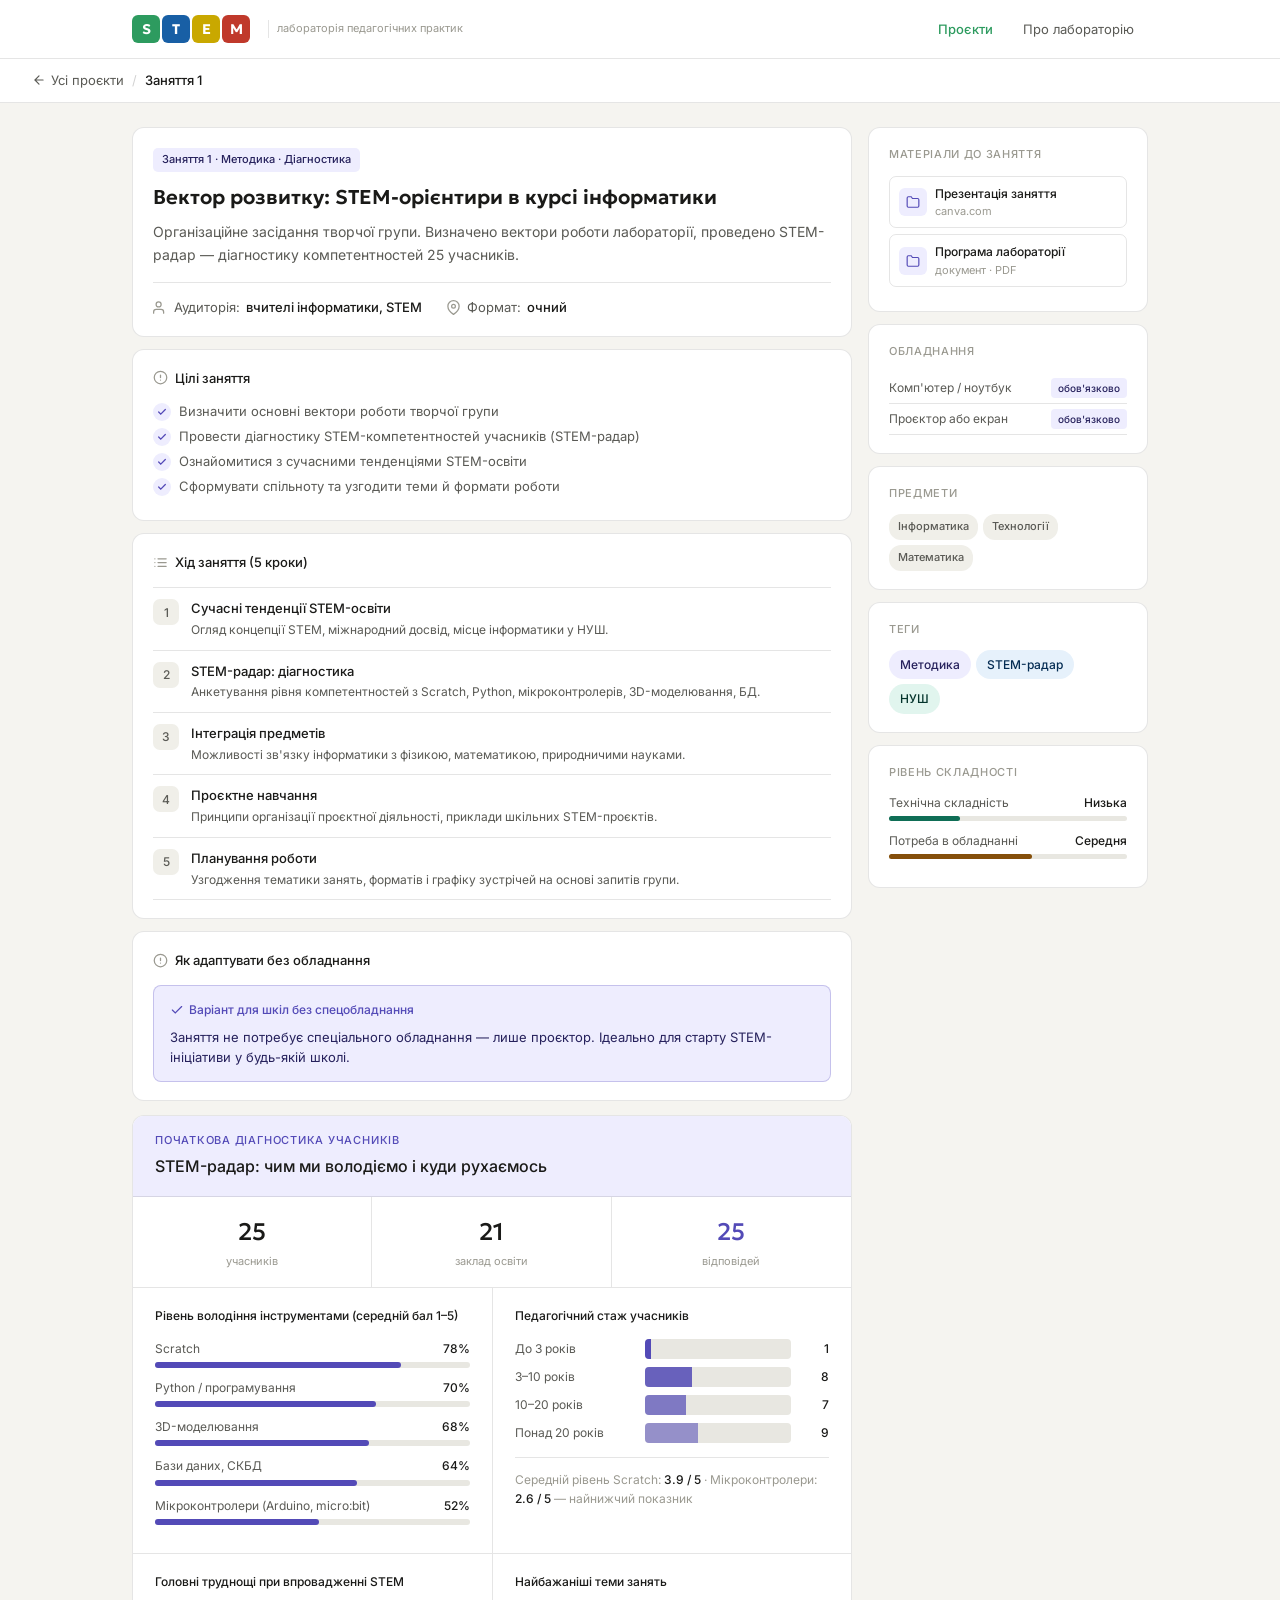
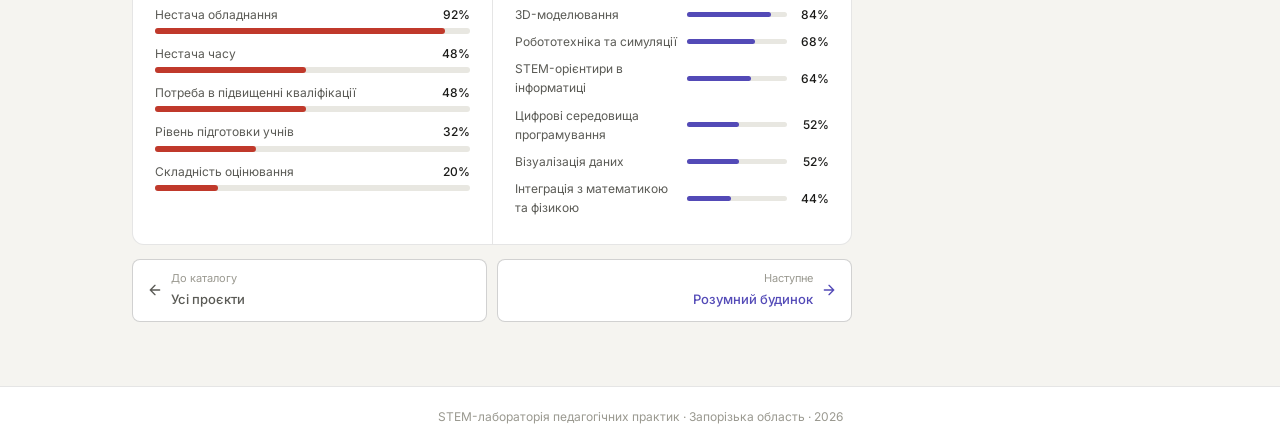
==== commit d85da14b: "change s4, s5" ====
--- a/projects/session-1.html
+++ b/projects/session-1.html
@@ -1,183 +1,478 @@
 <!DOCTYPE html>
 <html lang="uk">
+
 <head>
-<meta charset="UTF-8"><meta name="viewport" content="width=device-width,initial-scale=1.0">
-<title>Вектор розвитку: STEM-орієнтири в курсі інформатики — STEM-лабораторія</title>
-<link rel="preconnect" href="https://fonts.googleapis.com"><link href="https://fonts.googleapis.com/css2?family=Geologica:wght@400;500;600&family=Inter:wght@400;500&display=swap" rel="stylesheet">
-<link rel="stylesheet" href="../css/style.css">
-<style>
-.topbar{background:var(--surf);border-bottom:1px solid var(--b1);padding:0 2rem;display:flex;align-items:center;gap:8px;height:44px}
-.tb-link{display:inline-flex;align-items:center;gap:5px;font-size:13px;color:var(--t2);text-decoration:none;font-family:inherit}
-.tb-link:hover{color:var(--t1)}
-.tb-link svg{width:14px;height:14px;fill:none;stroke:currentColor;stroke-width:2;stroke-linecap:round}
-.page-wrap{max-width:1080px;margin:0 auto;padding:1.5rem 2rem 4rem;display:grid;grid-template-columns:1fr 280px;gap:16px;align-items:start}
-.side-ttl{font-size:11px;font-weight:500;letter-spacing:.06em;text-transform:uppercase;color:var(--t3);margin-bottom:.75rem}
-@media(max-width:760px){.page-wrap{grid-template-columns:1fr;padding:1rem 1.25rem 3rem}.topbar{padding:0 1.25rem}}
-</style>
+  <meta charset="UTF-8">
+  <meta name="viewport" content="width=device-width,initial-scale=1.0">
+  <title>Вектор розвитку: STEM-орієнтири в курсі інформатики — STEM-лабораторія</title>
+  <link rel="preconnect" href="https://fonts.googleapis.com">
+  <link
+    href="https://fonts.googleapis.com/css2?family=Geologica:wght@400;500;600&family=Inter:wght@400;500&display=swap"
+    rel="stylesheet">
+  <link rel="stylesheet" href="../css/style.css">
 </head>
+
 <body>
-<header class="site-header">
-  <nav class="nav">
-    <a href="../index.html" class="logo-link">
-      <div class="logo-stem"><div class="sl sl-s">S</div><div class="sl sl-t">T</div><div class="sl sl-e">E</div><div class="sl sl-m">M</div></div>
-      <span class="logo-sub">лабораторія педагогічних практик</span>
+  <header class="site-header">
+    <nav class="nav">
+      <a href="../index.html" class="logo-link">
+        <div class="logo-stem">
+          <div class="sl sl-s">S</div>
+          <div class="sl sl-t">T</div>
+          <div class="sl sl-e">E</div>
+          <div class="sl sl-m">M</div>
+        </div>
+        <span class="logo-sub">лабораторія педагогічних практик</span>
+      </a>
+      <div class="nav-links">
+        <a class="nav-link active" href="../index.html#projects">Проєкти</a>
+        <a class="nav-link " href="../index.html#about">Про лабораторію</a>
+      </div>
+    </nav>
+  </header>
+  <div class="topbar">
+    <a class="tb-link" href="../index.html">
+      <svg viewBox="0 0 24 24">
+        <path d="M19 12H5M12 5l-7 7 7 7" />
+      </svg> Усі проєкти
     </a>
-    <div class="nav-links">
-      <a class="nav-link active" href="../index.html#projects">Проєкти</a>
-      <a class="nav-link " href="../index.html#about">Про лабораторію</a>
-    </div>
-  </nav>
-</header>
-<div class="topbar">
-  <a class="tb-link" href="../index.html">
-    <svg viewBox="0 0 24 24"><path d="M19 12H5M12 5l-7 7 7 7"/></svg> Усі проєкти
-  </a>
-  <span style="font-size:13px;color:var(--b2)">/</span>
-  <span style="font-size:13px;color:var(--t1);font-weight:500">Заняття 1</span>
-</div>
-
-<div class="page-wrap">
-<main>
-  <div class="sec-card">
-    <div style="display:inline-flex;align-items:center;gap:5px;font-size:11px;font-weight:500;padding:3px 9px;border-radius:5px;margin-bottom:.75rem;background:#EEEDFE;color:#26215C">Заняття 1 · Методика · Діагностика</div>
-    <h1 style="font-family:'Geologica',sans-serif;font-size:20px;font-weight:600;color:var(--t1);line-height:1.3;margin-bottom:.625rem">Вектор розвитку: STEM-орієнтири в курсі інформатики</h1>
-    <p style="font-size:14px;color:var(--t2);line-height:1.65;margin-bottom:1rem">Організаційне засідання творчої групи. Визначено вектори роботи лабораторії, проведено STEM-радар — діагностику компетентностей 25 учасників.</p>
-    <div style="display:flex;gap:1.5rem;flex-wrap:wrap;padding-top:.875rem;border-top:1px solid var(--b1)">
-      <div style="display:flex;align-items:center;gap:6px;font-size:13px;color:var(--t2)">
-        <svg width="15" height="15" viewBox="0 0 24 24" fill="none" stroke="var(--t3)" stroke-width="2" stroke-linecap="round"><path d="M17 21v-2a4 4 0 0 0-4-4H5a4 4 0 0 0-4 4v2"/><circle cx="9" cy="7" r="4"/></svg>
-        Аудиторія: <b style="color:var(--t1);font-weight:500">вчителі інформатики, STEM</b></div>
-      <div style="display:flex;align-items:center;gap:6px;font-size:13px;color:var(--t2)">
-        <svg width="15" height="15" viewBox="0 0 24 24" fill="none" stroke="var(--t3)" stroke-width="2" stroke-linecap="round"><circle cx="12" cy="12" r="10"/><polyline points="12 6 12 12 16 14"/></svg>
-        Тривалість: <b style="color:var(--t1);font-weight:500">2 год</b></div>
-      <div style="display:flex;align-items:center;gap:6px;font-size:13px;color:var(--t2)">
-        <svg width="15" height="15" viewBox="0 0 24 24" fill="none" stroke="var(--t3)" stroke-width="2" stroke-linecap="round"><path d="M21 10c0 7-9 13-9 13s-9-6-9-13a9 9 0 0 1 18 0z"/><circle cx="12" cy="10" r="3"/></svg>
-        Формат: <b style="color:var(--t1);font-weight:500">очний</b></div>
-    </div>
+    <span style="font-size:13px;color:var(--b2)">/</span>
+    <span style="font-size:13px;color:var(--t1);font-weight:500">Заняття 1</span>
   </div>
-  <div class="sec-card"><div class="sec-ttl"><svg viewBox="0 0 24 24"><circle cx="12" cy="12" r="10"/><path d="M12 8v4M12 16h.01"/></svg>Цілі заняття</div><div style="display:flex;align-items:flex-start;gap:8px;margin-bottom:6px"><div style="width:18px;height:18px;border-radius:50%;background:#EEEDFE;display:flex;align-items:center;justify-content:center;flex-shrink:0;margin-top:1px"><svg width="10" height="10" viewBox="0 0 24 24" fill="none" stroke="#534AB7" stroke-width="3" stroke-linecap="round"><polyline points="20 6 9 17 4 12"/></svg></div><span style="font-size:13px;color:var(--t2);line-height:1.45">Визначити основні вектори роботи творчої групи</span></div>
-<div style="display:flex;align-items:flex-start;gap:8px;margin-bottom:6px"><div style="width:18px;height:18px;border-radius:50%;background:#EEEDFE;display:flex;align-items:center;justify-content:center;flex-shrink:0;margin-top:1px"><svg width="10" height="10" viewBox="0 0 24 24" fill="none" stroke="#534AB7" stroke-width="3" stroke-linecap="round"><polyline points="20 6 9 17 4 12"/></svg></div><span style="font-size:13px;color:var(--t2);line-height:1.45">Провести діагностику STEM-компетентностей учасників (STEM-радар)</span></div>
-<div style="display:flex;align-items:flex-start;gap:8px;margin-bottom:6px"><div style="width:18px;height:18px;border-radius:50%;background:#EEEDFE;display:flex;align-items:center;justify-content:center;flex-shrink:0;margin-top:1px"><svg width="10" height="10" viewBox="0 0 24 24" fill="none" stroke="#534AB7" stroke-width="3" stroke-linecap="round"><polyline points="20 6 9 17 4 12"/></svg></div><span style="font-size:13px;color:var(--t2);line-height:1.45">Ознайомитися з сучасними тенденціями STEM-освіти</span></div>
-<div style="display:flex;align-items:flex-start;gap:8px;margin-bottom:6px"><div style="width:18px;height:18px;border-radius:50%;background:#EEEDFE;display:flex;align-items:center;justify-content:center;flex-shrink:0;margin-top:1px"><svg width="10" height="10" viewBox="0 0 24 24" fill="none" stroke="#534AB7" stroke-width="3" stroke-linecap="round"><polyline points="20 6 9 17 4 12"/></svg></div><span style="font-size:13px;color:var(--t2);line-height:1.45">Сформувати спільноту та узгодити теми й формати роботи</span></div></div>
-  <div class="sec-card"><div class="sec-ttl"><svg viewBox="0 0 24 24"><line x1="8" y1="6" x2="21" y2="6"/><line x1="8" y1="12" x2="21" y2="12"/><line x1="8" y1="18" x2="21" y2="18"/><line x1="3" y1="6" x2="3.01" y2="6"/><line x1="3" y1="12" x2="3.01" y2="12"/><line x1="3" y1="18" x2="3.01" y2="18"/></svg>Хід заняття (5 кроки)</div><div style="border-top:1px solid var(--b1)"><div style="display:flex;gap:12px;padding:10px 0;border-bottom:1px solid var(--b1)"><div style="width:26px;height:26px;border-radius:7px;background:var(--surf2);font-size:12px;font-weight:500;color:var(--t2);display:flex;align-items:center;justify-content:center;flex-shrink:0;margin-top:1px">1</div><div><div style="font-size:13px;font-weight:500;color:var(--t1);margin-bottom:2px">Сучасні тенденції STEM-освіти</div><div style="font-size:12px;color:var(--t2);line-height:1.55">Огляд концепції STEM, міжнародний досвід, місце інформатики у НУШ.</div></div></div><div style="display:flex;gap:12px;padding:10px 0;border-bottom:1px solid var(--b1)"><div style="width:26px;height:26px;border-radius:7px;background:var(--surf2);font-size:12px;font-weight:500;color:var(--t2);display:flex;align-items:center;justify-content:center;flex-shrink:0;margin-top:1px">2</div><div><div style="font-size:13px;font-weight:500;color:var(--t1);margin-bottom:2px">STEM-радар: діагностика</div><div style="font-size:12px;color:var(--t2);line-height:1.55">Анкетування рівня компетентностей з Scratch, Python, мікроконтролерів, 3D-моделювання, БД.</div></div></div><div style="display:flex;gap:12px;padding:10px 0;border-bottom:1px solid var(--b1)"><div style="width:26px;height:26px;border-radius:7px;background:var(--surf2);font-size:12px;font-weight:500;color:var(--t2);display:flex;align-items:center;justify-content:center;flex-shrink:0;margin-top:1px">3</div><div><div style="font-size:13px;font-weight:500;color:var(--t1);margin-bottom:2px">Інтеграція предметів</div><div style="font-size:12px;color:var(--t2);line-height:1.55">Можливості зв'язку інформатики з фізикою, математикою, природничими науками.</div></div></div><div style="display:flex;gap:12px;padding:10px 0;border-bottom:1px solid var(--b1)"><div style="width:26px;height:26px;border-radius:7px;background:var(--surf2);font-size:12px;font-weight:500;color:var(--t2);display:flex;align-items:center;justify-content:center;flex-shrink:0;margin-top:1px">4</div><div><div style="font-size:13px;font-weight:500;color:var(--t1);margin-bottom:2px">Проєктне навчання</div><div style="font-size:12px;color:var(--t2);line-height:1.55">Принципи організації проєктної діяльності, приклади шкільних STEM-проєктів.</div></div></div><div style="display:flex;gap:12px;padding:10px 0;border-bottom:1px solid var(--b1)"><div style="width:26px;height:26px;border-radius:7px;background:var(--surf2);font-size:12px;font-weight:500;color:var(--t2);display:flex;align-items:center;justify-content:center;flex-shrink:0;margin-top:1px">5</div><div><div style="font-size:13px;font-weight:500;color:var(--t1);margin-bottom:2px">Планування роботи</div><div style="font-size:12px;color:var(--t2);line-height:1.55">Узгодження тематики занять, форматів і графіку зустрічей на основі запитів групи.</div></div></div></div></div>
-  
-  <div class="sec-card"><div class="sec-ttl"><svg viewBox="0 0 24 24"><circle cx="12" cy="12" r="10"/><path d="M12 8v4M12 16h.01"/></svg>Як адаптувати без обладнання</div>
-    <div style="background:#EEEDFE;border:1px solid #534AB744;border-radius:var(--rs);padding:.875rem 1rem">
-      <div style="font-size:12px;font-weight:500;color:#534AB7;margin-bottom:.5rem;display:flex;align-items:center;gap:5px">
-        <svg width="14" height="14" viewBox="0 0 24 24" fill="none" stroke="currentColor" stroke-width="2" stroke-linecap="round"><polyline points="20 6 9 17 4 12"/></svg>Варіант для шкіл без спецобладнання</div>
-      <div style="font-size:13px;color:#26215C;line-height:1.55">Заняття не потребує спеціального обладнання — лише проєктор. Ідеально для старту STEM-ініціативи у будь-якій школі.</div>
-    </div>
+
+  <div class="page-wrap">
+    <main>
+      <div class="sec-card">
+        <div
+          style="display:inline-flex;align-items:center;gap:5px;font-size:11px;font-weight:500;padding:3px 9px;border-radius:5px;margin-bottom:.75rem;background:#EEEDFE;color:#26215C">
+          Заняття 1 · Методика · Діагностика</div>
+        <h1
+          style="font-family:'Geologica',sans-serif;font-size:20px;font-weight:600;color:var(--t1);line-height:1.3;margin-bottom:.625rem">
+          Вектор розвитку: STEM-орієнтири в курсі інформатики</h1>
+        <p style="font-size:14px;color:var(--t2);line-height:1.65;margin-bottom:1rem">Організаційне засідання творчої
+          групи. Визначено вектори роботи лабораторії, проведено STEM-радар — діагностику компетентностей 25 учасників.
+        </p>
+        <div style="display:flex;gap:1.5rem;flex-wrap:wrap;padding-top:.875rem;border-top:1px solid var(--b1)">
+          <div style="display:flex;align-items:center;gap:6px;font-size:13px;color:var(--t2)">
+            <svg width="15" height="15" viewBox="0 0 24 24" fill="none" stroke="var(--t3)" stroke-width="2"
+              stroke-linecap="round">
+              <path d="M17 21v-2a4 4 0 0 0-4-4H5a4 4 0 0 0-4 4v2" />
+              <circle cx="9" cy="7" r="4" />
+            </svg>
+            Аудиторія: <b style="color:var(--t1);font-weight:500">вчителі інформатики, STEM</b>
+          </div>
+          <div style="display:flex;align-items:center;gap:6px;font-size:13px;color:var(--t2)">
+            <svg width="15" height="15" viewBox="0 0 24 24" fill="none" stroke="var(--t3)" stroke-width="2"
+              stroke-linecap="round">
+              <path d="M21 10c0 7-9 13-9 13s-9-6-9-13a9 9 0 0 1 18 0z" />
+              <circle cx="12" cy="10" r="3" />
+            </svg>
+            Формат: <b style="color:var(--t1);font-weight:500">очний</b>
+          </div>
+        </div>
+      </div>
+      <div class="sec-card">
+        <div class="sec-ttl"><svg viewBox="0 0 24 24">
+            <circle cx="12" cy="12" r="10" />
+            <path d="M12 8v4M12 16h.01" />
+          </svg>Цілі заняття</div>
+        <div style="display:flex;align-items:flex-start;gap:8px;margin-bottom:6px">
+          <div
+            style="width:18px;height:18px;border-radius:50%;background:#EEEDFE;display:flex;align-items:center;justify-content:center;flex-shrink:0;margin-top:1px">
+            <svg width="10" height="10" viewBox="0 0 24 24" fill="none" stroke="#534AB7" stroke-width="3"
+              stroke-linecap="round">
+              <polyline points="20 6 9 17 4 12" />
+            </svg>
+          </div><span style="font-size:13px;color:var(--t2);line-height:1.45">Визначити основні вектори роботи
+            творчої групи</span>
+        </div>
+        <div style="display:flex;align-items:flex-start;gap:8px;margin-bottom:6px">
+          <div
+            style="width:18px;height:18px;border-radius:50%;background:#EEEDFE;display:flex;align-items:center;justify-content:center;flex-shrink:0;margin-top:1px">
+            <svg width="10" height="10" viewBox="0 0 24 24" fill="none" stroke="#534AB7" stroke-width="3"
+              stroke-linecap="round">
+              <polyline points="20 6 9 17 4 12" />
+            </svg>
+          </div><span style="font-size:13px;color:var(--t2);line-height:1.45">Провести діагностику
+            STEM-компетентностей учасників (STEM-радар)</span>
+        </div>
+        <div style="display:flex;align-items:flex-start;gap:8px;margin-bottom:6px">
+          <div
+            style="width:18px;height:18px;border-radius:50%;background:#EEEDFE;display:flex;align-items:center;justify-content:center;flex-shrink:0;margin-top:1px">
+            <svg width="10" height="10" viewBox="0 0 24 24" fill="none" stroke="#534AB7" stroke-width="3"
+              stroke-linecap="round">
+              <polyline points="20 6 9 17 4 12" />
+            </svg>
+          </div><span style="font-size:13px;color:var(--t2);line-height:1.45">Ознайомитися з сучасними
+            тенденціями STEM-освіти</span>
+        </div>
+        <div style="display:flex;align-items:flex-start;gap:8px;margin-bottom:6px">
+          <div
+            style="width:18px;height:18px;border-radius:50%;background:#EEEDFE;display:flex;align-items:center;justify-content:center;flex-shrink:0;margin-top:1px">
+            <svg width="10" height="10" viewBox="0 0 24 24" fill="none" stroke="#534AB7" stroke-width="3"
+              stroke-linecap="round">
+              <polyline points="20 6 9 17 4 12" />
+            </svg>
+          </div><span style="font-size:13px;color:var(--t2);line-height:1.45">Сформувати спільноту та узгодити
+            теми й формати роботи</span>
+        </div>
+      </div>
+      <div class="sec-card">
+        <div class="sec-ttl"><svg viewBox="0 0 24 24">
+            <line x1="8" y1="6" x2="21" y2="6" />
+            <line x1="8" y1="12" x2="21" y2="12" />
+            <line x1="8" y1="18" x2="21" y2="18" />
+            <line x1="3" y1="6" x2="3.01" y2="6" />
+            <line x1="3" y1="12" x2="3.01" y2="12" />
+            <line x1="3" y1="18" x2="3.01" y2="18" />
+          </svg>Хід заняття (5 кроки)</div>
+        <div style="border-top:1px solid var(--b1)">
+          <div style="display:flex;gap:12px;padding:10px 0;border-bottom:1px solid var(--b1)">
+            <div
+              style="width:26px;height:26px;border-radius:7px;background:var(--surf2);font-size:12px;font-weight:500;color:var(--t2);display:flex;align-items:center;justify-content:center;flex-shrink:0;margin-top:1px">
+              1</div>
+            <div>
+              <div style="font-size:13px;font-weight:500;color:var(--t1);margin-bottom:2px">Сучасні тенденції
+                STEM-освіти</div>
+              <div style="font-size:12px;color:var(--t2);line-height:1.55">Огляд концепції STEM, міжнародний досвід,
+                місце інформатики у НУШ.</div>
+            </div>
+          </div>
+          <div style="display:flex;gap:12px;padding:10px 0;border-bottom:1px solid var(--b1)">
+            <div
+              style="width:26px;height:26px;border-radius:7px;background:var(--surf2);font-size:12px;font-weight:500;color:var(--t2);display:flex;align-items:center;justify-content:center;flex-shrink:0;margin-top:1px">
+              2</div>
+            <div>
+              <div style="font-size:13px;font-weight:500;color:var(--t1);margin-bottom:2px">STEM-радар: діагностика
+              </div>
+              <div style="font-size:12px;color:var(--t2);line-height:1.55">Анкетування рівня компетентностей з Scratch,
+                Python, мікроконтролерів, 3D-моделювання, БД.</div>
+            </div>
+          </div>
+          <div style="display:flex;gap:12px;padding:10px 0;border-bottom:1px solid var(--b1)">
+            <div
+              style="width:26px;height:26px;border-radius:7px;background:var(--surf2);font-size:12px;font-weight:500;color:var(--t2);display:flex;align-items:center;justify-content:center;flex-shrink:0;margin-top:1px">
+              3</div>
+            <div>
+              <div style="font-size:13px;font-weight:500;color:var(--t1);margin-bottom:2px">Інтеграція предметів</div>
+              <div style="font-size:12px;color:var(--t2);line-height:1.55">Можливості зв'язку інформатики з фізикою,
+                математикою, природничими науками.</div>
+            </div>
+          </div>
+          <div style="display:flex;gap:12px;padding:10px 0;border-bottom:1px solid var(--b1)">
+            <div
+              style="width:26px;height:26px;border-radius:7px;background:var(--surf2);font-size:12px;font-weight:500;color:var(--t2);display:flex;align-items:center;justify-content:center;flex-shrink:0;margin-top:1px">
+              4</div>
+            <div>
+              <div style="font-size:13px;font-weight:500;color:var(--t1);margin-bottom:2px">Проєктне навчання</div>
+              <div style="font-size:12px;color:var(--t2);line-height:1.55">Принципи організації проєктної діяльності,
+                приклади шкільних STEM-проєктів.</div>
+            </div>
+          </div>
+          <div style="display:flex;gap:12px;padding:10px 0;border-bottom:1px solid var(--b1)">
+            <div
+              style="width:26px;height:26px;border-radius:7px;background:var(--surf2);font-size:12px;font-weight:500;color:var(--t2);display:flex;align-items:center;justify-content:center;flex-shrink:0;margin-top:1px">
+              5</div>
+            <div>
+              <div style="font-size:13px;font-weight:500;color:var(--t1);margin-bottom:2px">Планування роботи</div>
+              <div style="font-size:12px;color:var(--t2);line-height:1.55">Узгодження тематики занять, форматів і
+                графіку зустрічей на основі запитів групи.</div>
+            </div>
+          </div>
+        </div>
+      </div>
+
+      <div class="sec-card">
+        <div class="sec-ttl"><svg viewBox="0 0 24 24">
+            <circle cx="12" cy="12" r="10" />
+            <path d="M12 8v4M12 16h.01" />
+          </svg>Як адаптувати без обладнання</div>
+        <div style="background:#EEEDFE;border:1px solid #534AB744;border-radius:var(--rs);padding:.875rem 1rem">
+          <div
+            style="font-size:12px;font-weight:500;color:#534AB7;margin-bottom:.5rem;display:flex;align-items:center;gap:5px">
+            <svg width="14" height="14" viewBox="0 0 24 24" fill="none" stroke="currentColor" stroke-width="2"
+              stroke-linecap="round">
+              <polyline points="20 6 9 17 4 12" />
+            </svg>Варіант для шкіл без спецобладнання
+          </div>
+          <div style="font-size:13px;color:#26215C;line-height:1.55">Заняття не потребує спеціального обладнання — лише
+            проєктор. Ідеально для старту STEM-ініціативи у будь-якій школі.</div>
+        </div>
+      </div>
+      <div class="refl-wrap">
+        <div class="refl-header" style="background:#EEEDFE">
+          <div class="refl-label" style="color:#534AB7">Початкова діагностика учасників</div>
+          <div class="refl-title">STEM-радар: чим ми володіємо і куди рухаємось</div>
+        </div>
+        <div class="refl-kpi">
+          <div class="refl-kpi-item">
+            <div class="refl-kpi-num" style="color:var(--t1)">25</div>
+            <div class="refl-kpi-lbl">учасників</div>
+          </div>
+          <div class="refl-kpi-item">
+            <div class="refl-kpi-num" style="color:var(--t1)">21</div>
+            <div class="refl-kpi-lbl">заклад освіти</div>
+          </div>
+          <div class="refl-kpi-item">
+            <div class="refl-kpi-num" style="color:#534AB7">25</div>
+            <div class="refl-kpi-lbl">відповідей</div>
+          </div>
+        </div>
+        <div class="refl-body">
+          <div>
+            <div class="refl-section-title">Рівень володіння інструментами (середній бал 1–5)</div>
+            <div class="refl-bar-row">
+              <div class="refl-bar-labels"><span>Scratch</span><span>78%</span></div>
+              <div class="refl-bar-track">
+                <div class="refl-bar-fill" style="width:78%;background:#534AB7"></div>
+              </div>
+            </div>
+            <div class="refl-bar-row">
+              <div class="refl-bar-labels"><span>Python / програмування</span><span>70%</span></div>
+              <div class="refl-bar-track">
+                <div class="refl-bar-fill" style="width:70%;background:#534AB7"></div>
+              </div>
+            </div>
+            <div class="refl-bar-row">
+              <div class="refl-bar-labels"><span>3D-моделювання</span><span>68%</span></div>
+              <div class="refl-bar-track">
+                <div class="refl-bar-fill" style="width:68%;background:#534AB7"></div>
+              </div>
+            </div>
+            <div class="refl-bar-row">
+              <div class="refl-bar-labels"><span>Бази даних, СКБД</span><span>64%</span></div>
+              <div class="refl-bar-track">
+                <div class="refl-bar-fill" style="width:64%;background:#534AB7"></div>
+              </div>
+            </div>
+            <div class="refl-bar-row">
+              <div class="refl-bar-labels"><span>Мікроконтролери (Arduino, micro:bit)</span><span>52%</span></div>
+              <div class="refl-bar-track">
+                <div class="refl-bar-fill" style="width:52%;background:#534AB7"></div>
+              </div>
+            </div>
+          </div>
+          <div>
+            <div class="refl-section-title">Педагогічний стаж учасників</div>
+            <div style="display:flex;flex-direction:column;gap:8px">
+              <div style="display:flex;align-items:center;gap:10px"><span
+                  style="font-size:12px;color:var(--t2);min-width:120px">До 3 років</span>
+                <div style="flex:1;height:20px;background:var(--surf3);border-radius:4px;overflow:hidden">
+                  <div style="width:4%;height:100%;background:#534AB7;opacity:1"></div>
+                </div><span style="font-size:12px;font-weight:500;width:28px;text-align:right">1</span>
+              </div>
+              <div style="display:flex;align-items:center;gap:10px"><span
+                  style="font-size:12px;color:var(--t2);min-width:120px">3–10 років</span>
+                <div style="flex:1;height:20px;background:var(--surf3);border-radius:4px;overflow:hidden">
+                  <div style="width:32%;height:100%;background:#534AB7;opacity:.85"></div>
+                </div><span style="font-size:12px;font-weight:500;width:28px;text-align:right">8</span>
+              </div>
+              <div style="display:flex;align-items:center;gap:10px"><span
+                  style="font-size:12px;color:var(--t2);min-width:120px">10–20 років</span>
+                <div style="flex:1;height:20px;background:var(--surf3);border-radius:4px;overflow:hidden">
+                  <div style="width:28%;height:100%;background:#534AB7;opacity:.7"></div>
+                </div><span style="font-size:12px;font-weight:500;width:28px;text-align:right">7</span>
+              </div>
+              <div style="display:flex;align-items:center;gap:10px"><span
+                  style="font-size:12px;color:var(--t2);min-width:120px">Понад 20 років</span>
+                <div style="flex:1;height:20px;background:var(--surf3);border-radius:4px;overflow:hidden">
+                  <div style="width:36%;height:100%;background:#534AB7;opacity:.55"></div>
+                </div><span style="font-size:12px;font-weight:500;width:28px;text-align:right">9</span>
+              </div>
+            </div>
+            <div class="refl-note" style="margin-top:.875rem">Середній рівень Scratch: <strong>3.9 / 5</strong> ·
+              Мікроконтролери: <strong>2.6 / 5</strong> — найнижчий показник</div>
+          </div>
+        </div>
+        <div class="refl-body" style="border-bottom:none">
+          <div>
+            <div class="refl-section-title">Головні труднощі при впровадженні STEM</div>
+            <div class="refl-bar-row">
+              <div class="refl-bar-labels"><span>Нестача обладнання</span><span>92%</span></div>
+              <div class="refl-bar-track">
+                <div class="refl-bar-fill" style="width:92%;background:#C0392B"></div>
+              </div>
+            </div>
+            <div class="refl-bar-row">
+              <div class="refl-bar-labels"><span>Нестача часу</span><span>48%</span></div>
+              <div class="refl-bar-track">
+                <div class="refl-bar-fill" style="width:48%;background:#C0392B"></div>
+              </div>
+            </div>
+            <div class="refl-bar-row">
+              <div class="refl-bar-labels"><span>Потреба в підвищенні кваліфікації</span><span>48%</span></div>
+              <div class="refl-bar-track">
+                <div class="refl-bar-fill" style="width:48%;background:#C0392B"></div>
+              </div>
+            </div>
+            <div class="refl-bar-row">
+              <div class="refl-bar-labels"><span>Рівень підготовки учнів</span><span>32%</span></div>
+              <div class="refl-bar-track">
+                <div class="refl-bar-fill" style="width:32%;background:#C0392B"></div>
+              </div>
+            </div>
+            <div class="refl-bar-row">
+              <div class="refl-bar-labels"><span>Складність оцінювання</span><span>20%</span></div>
+              <div class="refl-bar-track">
+                <div class="refl-bar-fill" style="width:20%;background:#C0392B"></div>
+              </div>
+            </div>
+          </div>
+          <div>
+            <div class="refl-section-title">Найбажаніші теми занять</div>
+            <div class="refl-pct-row">
+              <span class="refl-pct-label">3D-моделювання</span>
+              <div class="refl-pct-bar">
+                <div class="refl-pct-fill" style="width:84%;background:#534AB7"></div>
+              </div>
+              <span class="refl-pct-val">84%</span>
+            </div>
+            <div class="refl-pct-row">
+              <span class="refl-pct-label">Робототехніка та симуляції</span>
+              <div class="refl-pct-bar">
+                <div class="refl-pct-fill" style="width:68%;background:#534AB7"></div>
+              </div>
+              <span class="refl-pct-val">68%</span>
+            </div>
+            <div class="refl-pct-row">
+              <span class="refl-pct-label">STEM-орієнтири в інформатиці</span>
+              <div class="refl-pct-bar">
+                <div class="refl-pct-fill" style="width:64%;background:#534AB7"></div>
+              </div>
+              <span class="refl-pct-val">64%</span>
+            </div>
+            <div class="refl-pct-row">
+              <span class="refl-pct-label">Цифрові середовища програмування</span>
+              <div class="refl-pct-bar">
+                <div class="refl-pct-fill" style="width:52%;background:#534AB7"></div>
+              </div>
+              <span class="refl-pct-val">52%</span>
+            </div>
+            <div class="refl-pct-row">
+              <span class="refl-pct-label">Візуалізація даних</span>
+              <div class="refl-pct-bar">
+                <div class="refl-pct-fill" style="width:52%;background:#534AB7"></div>
+              </div>
+              <span class="refl-pct-val">52%</span>
+            </div>
+            <div class="refl-pct-row">
+              <span class="refl-pct-label">Інтеграція з математикою та фізикою</span>
+              <div class="refl-pct-bar">
+                <div class="refl-pct-fill" style="width:44%;background:#534AB7"></div>
+              </div>
+              <span class="refl-pct-val">44%</span>
+            </div>
+          </div>
+        </div>
+      </div>
+      <div style="display:flex;gap:10px;margin-top:14px"><a href="../index.html"
+          style="flex:1;display:flex;align-items:center;gap:8px;padding:10px 14px;border:1px solid var(--b2);border-radius:var(--rs);background:var(--surf);text-decoration:none;color:var(--t2)"><svg
+            width="16" height="16" viewBox="0 0 24 24" fill="none" stroke="currentColor" stroke-width="2"
+            stroke-linecap="round">
+            <path d="M19 12H5M12 5l-7 7 7 7" />
+          </svg>
+          <div><span style="font-size:11px;color:var(--t3);display:block">До каталогу</span><span
+              style="font-size:13px;font-weight:500">Усі проєкти</span></div>
+        </a><a href="session-2.html"
+          style="flex:1;display:flex;align-items:center;justify-content:flex-end;gap:8px;padding:10px 14px;border:1px solid var(--b2);border-radius:var(--rs);background:var(--surf);text-decoration:none;color:#534AB7;font-weight:500;transition:all .15s"
+          onmouseover="this.style.background='#EEEDFE'" onmouseout="this.style.background='#fff'">
+          <div style="text-align:right"><span
+              style="font-size:11px;color:var(--t3);display:block;font-weight:400">Наступне</span><span
+              style="font-size:13px">Розумний будинок</span></div><svg width="16" height="16" viewBox="0 0 24 24"
+            fill="none" stroke="currentColor" stroke-width="2" stroke-linecap="round">
+            <path d="M5 12h14M12 5l7 7-7 7" />
+          </svg>
+        </a></div>
+    </main>
+    <aside>
+      <div class="sec-card">
+        <div class="side-ttl">Матеріали до заняття</div><a href="https://canva.link/roehgubjxlqy4hv" target="_blank"
+          rel="noopener"
+          style="display:flex;align-items:center;gap:8px;padding:7px 9px;border:1px solid var(--b1);border-radius:7px;text-decoration:none;margin-bottom:6px;transition:border-color .15s"
+          onmouseover="this.style.borderColor='#534AB7'" onmouseout="this.style.borderColor='rgba(0,0,0,.10)'">
+          <div
+            style="width:28px;height:28px;border-radius:6px;background:#EEEDFE;color:#534AB7;display:flex;align-items:center;justify-content:center;flex-shrink:0">
+            <svg width="14" height="14" viewBox="0 0 24 24" fill="none" stroke="currentColor" stroke-width="2"
+              stroke-linecap="round">
+              <path d="M22 19a2 2 0 0 1-2 2H4a2 2 0 0 1-2-2V5a2 2 0 0 1 2-2h5l2 3h9a2 2 0 0 1 2 2z" />
+            </svg>
+          </div>
+          <div>
+            <div style="font-size:12px;font-weight:500;color:var(--t1)">Презентація заняття</div>
+            <div style="font-size:11px;color:var(--t3)">canva.com</div>
+          </div>
+        </a><a href="../doc/programs.pdf" target="_blank" rel="noopener"
+          style="display:flex;align-items:center;gap:8px;padding:7px 9px;border:1px solid var(--b1);border-radius:7px;text-decoration:none;margin-bottom:6px;transition:border-color .15s"
+          onmouseover="this.style.borderColor='#534AB7'" onmouseout="this.style.borderColor='rgba(0,0,0,.10)'">
+          <div
+            style="width:28px;height:28px;border-radius:6px;background:#EEEDFE;color:#534AB7;display:flex;align-items:center;justify-content:center;flex-shrink:0">
+            <svg width="14" height="14" viewBox="0 0 24 24" fill="none" stroke="currentColor" stroke-width="2"
+              stroke-linecap="round">
+              <path d="M22 19a2 2 0 0 1-2 2H4a2 2 0 0 1-2-2V5a2 2 0 0 1 2-2h5l2 3h9a2 2 0 0 1 2 2z" />
+            </svg>
+          </div>
+          <div>
+            <div style="font-size:12px;font-weight:500;color:var(--t1)">Програма лабораторії</div>
+            <div style="font-size:11px;color:var(--t3)">документ · PDF</div>
+          </div>
+        </a>
+      </div>
+      <div class="sec-card">
+        <div class="side-ttl">Обладнання</div>
+        <div
+          style="display:flex;align-items:center;justify-content:space-between;font-size:12px;padding:5px 0;border-bottom:1px solid var(--b1)">
+          <span style="color:var(--t2)">Комп'ютер / ноутбук</span><span
+            style="font-size:10px;font-weight:500;padding:2px 7px;border-radius:4px;background:#EEEDFE;color:#26215C">обов'язково</span>
+        </div>
+        <div
+          style="display:flex;align-items:center;justify-content:space-between;font-size:12px;padding:5px 0;border-bottom:1px solid var(--b1)">
+          <span style="color:var(--t2)">Проєктор або екран</span><span
+            style="font-size:10px;font-weight:500;padding:2px 7px;border-radius:4px;background:#EEEDFE;color:#26215C">обов'язково</span>
+        </div>
+      </div>
+      <div class="sec-card">
+        <div class="side-ttl">Предмети</div>
+        <div style="display:flex;flex-wrap:wrap;gap:5px"><span
+            style="font-size:11px;font-weight:500;padding:4px 9px;border-radius:12px;background:var(--surf2);color:var(--t2)">Інформатика</span>
+          <span
+            style="font-size:11px;font-weight:500;padding:4px 9px;border-radius:12px;background:var(--surf2);color:var(--t2)">Технології</span>
+          <span
+            style="font-size:11px;font-weight:500;padding:4px 9px;border-radius:12px;background:var(--surf2);color:var(--t2)">Математика</span>
+        </div>
+      </div>
+      <div class="sec-card">
+        <div class="side-ttl">Теги</div>
+        <div style="display:flex;flex-wrap:wrap;gap:5px"><span
+            style="font-size:12px;font-weight:500;padding:5px 11px;border-radius:20px;background:#EEEDFE;color:#26215C">Методика</span>
+          <span
+            style="font-size:12px;font-weight:500;padding:5px 11px;border-radius:20px;background:#E6F1FB;color:#042C53">STEM-радар</span>
+          <span
+            style="font-size:12px;font-weight:500;padding:5px 11px;border-radius:20px;background:#E1F5EE;color:#04342C">НУШ</span>
+        </div>
+      </div>
+      <div class="sec-card">
+        <div class="side-ttl">Рівень складності</div>
+        <div style="display:flex;justify-content:space-between;font-size:12px;color:var(--t2);margin-bottom:4px">
+          <span>Технічна складність</span><span style="font-weight:500;color:var(--t1)">Низька</span>
+        </div>
+        <div style="height:5px;background:var(--surf3);border-radius:3px;margin-bottom:10px">
+          <div style="width:30%;height:100%;background:var(--teal-m);border-radius:3px"></div>
+        </div>
+        <div style="display:flex;justify-content:space-between;font-size:12px;color:var(--t2);margin-bottom:4px">
+          <span>Потреба в обладнанні</span><span style="font-weight:500;color:var(--t1)">Середня</span>
+        </div>
+        <div style="height:5px;background:var(--surf3);border-radius:3px;margin-bottom:10px">
+          <div style="width:60%;height:100%;background:var(--amber-m);border-radius:3px"></div>
+        </div>
+
+      </div>
+    </aside>
   </div>
-  <div class="refl-wrap">
-  <div class="refl-header" style="background:#EEEDFE">
-    <div class="refl-label" style="color:#534AB7">Початкова діагностика учасників</div>
-    <div class="refl-title">STEM-радар: чим ми володіємо і куди рухаємось</div>
-  </div>
-  <div class="refl-kpi">
-    <div class="refl-kpi-item"><div class="refl-kpi-num" style="color:var(--t1)">25</div><div class="refl-kpi-lbl">учасників</div></div>
-    <div class="refl-kpi-item"><div class="refl-kpi-num" style="color:var(--t1)">5</div><div class="refl-kpi-lbl">закладів освіти</div></div>
-    <div class="refl-kpi-item"><div class="refl-kpi-num" style="color:#534AB7">25</div><div class="refl-kpi-lbl">відповідей</div></div>
-  </div>
-  <div class="refl-body">
-    <div>
-      <div class="refl-section-title">Рівень володіння інструментами (середній бал 1–5)</div>
-      <div class="refl-bar-row">
-      <div class="refl-bar-labels"><span>Scratch</span><span>78%</span></div>
-      <div class="refl-bar-track"><div class="refl-bar-fill" style="width:78%;background:#534AB7"></div></div>
-    </div>
-      <div class="refl-bar-row">
-      <div class="refl-bar-labels"><span>Python / програмування</span><span>70%</span></div>
-      <div class="refl-bar-track"><div class="refl-bar-fill" style="width:70%;background:#534AB7"></div></div>
-    </div>
-      <div class="refl-bar-row">
-      <div class="refl-bar-labels"><span>3D-моделювання</span><span>68%</span></div>
-      <div class="refl-bar-track"><div class="refl-bar-fill" style="width:68%;background:#534AB7"></div></div>
-    </div>
-      <div class="refl-bar-row">
-      <div class="refl-bar-labels"><span>Бази даних, СКБД</span><span>64%</span></div>
-      <div class="refl-bar-track"><div class="refl-bar-fill" style="width:64%;background:#534AB7"></div></div>
-    </div>
-      <div class="refl-bar-row">
-      <div class="refl-bar-labels"><span>Мікроконтролери (Arduino, micro:bit)</span><span>52%</span></div>
-      <div class="refl-bar-track"><div class="refl-bar-fill" style="width:52%;background:#534AB7"></div></div>
-    </div>
-    </div>
-    <div>
-      <div class="refl-section-title">Педагогічний стаж учасників</div>
-      <div style="display:flex;flex-direction:column;gap:8px">
-        <div style="display:flex;align-items:center;gap:10px"><span style="font-size:12px;color:var(--t2);min-width:120px">До 3 років</span><div style="flex:1;height:20px;background:var(--surf3);border-radius:4px;overflow:hidden"><div style="width:4%;height:100%;background:#534AB7;opacity:1"></div></div><span style="font-size:12px;font-weight:500;width:28px;text-align:right">1</span></div><div style="display:flex;align-items:center;gap:10px"><span style="font-size:12px;color:var(--t2);min-width:120px">3–10 років</span><div style="flex:1;height:20px;background:var(--surf3);border-radius:4px;overflow:hidden"><div style="width:32%;height:100%;background:#534AB7;opacity:.85"></div></div><span style="font-size:12px;font-weight:500;width:28px;text-align:right">8</span></div><div style="display:flex;align-items:center;gap:10px"><span style="font-size:12px;color:var(--t2);min-width:120px">10–20 років</span><div style="flex:1;height:20px;background:var(--surf3);border-radius:4px;overflow:hidden"><div style="width:28%;height:100%;background:#534AB7;opacity:.7"></div></div><span style="font-size:12px;font-weight:500;width:28px;text-align:right">7</span></div><div style="display:flex;align-items:center;gap:10px"><span style="font-size:12px;color:var(--t2);min-width:120px">Понад 20 років</span><div style="flex:1;height:20px;background:var(--surf3);border-radius:4px;overflow:hidden"><div style="width:36%;height:100%;background:#534AB7;opacity:.55"></div></div><span style="font-size:12px;font-weight:500;width:28px;text-align:right">9</span></div>
-      </div>
-      <div class="refl-note" style="margin-top:.875rem">Середній рівень Scratch: <strong>3.9 / 5</strong> · Мікроконтролери: <strong>2.6 / 5</strong> — найнижчий показник</div>
-    </div>
-  </div>
-  <div class="refl-body" style="border-bottom:none">
-    <div>
-      <div class="refl-section-title">Головні труднощі при впровадженні STEM</div>
-      <div class="refl-bar-row">
-      <div class="refl-bar-labels"><span>Нестача обладнання</span><span>92%</span></div>
-      <div class="refl-bar-track"><div class="refl-bar-fill" style="width:92%;background:#C0392B"></div></div>
-    </div>
-      <div class="refl-bar-row">
-      <div class="refl-bar-labels"><span>Нестача часу</span><span>48%</span></div>
-      <div class="refl-bar-track"><div class="refl-bar-fill" style="width:48%;background:#C0392B"></div></div>
-    </div>
-      <div class="refl-bar-row">
-      <div class="refl-bar-labels"><span>Потреба в підвищенні кваліфікації</span><span>48%</span></div>
-      <div class="refl-bar-track"><div class="refl-bar-fill" style="width:48%;background:#C0392B"></div></div>
-    </div>
-      <div class="refl-bar-row">
-      <div class="refl-bar-labels"><span>Рівень підготовки учнів</span><span>32%</span></div>
-      <div class="refl-bar-track"><div class="refl-bar-fill" style="width:32%;background:#C0392B"></div></div>
-    </div>
-      <div class="refl-bar-row">
-      <div class="refl-bar-labels"><span>Складність оцінювання</span><span>20%</span></div>
-      <div class="refl-bar-track"><div class="refl-bar-fill" style="width:20%;background:#C0392B"></div></div>
-    </div>
-    </div>
-    <div>
-      <div class="refl-section-title">Найбажаніші теми занять</div>
-      <div class="refl-pct-row">
-      <span class="refl-pct-label">3D-моделювання</span>
-      <div class="refl-pct-bar"><div class="refl-pct-fill" style="width:84%;background:#534AB7"></div></div>
-      <span class="refl-pct-val">84%</span>
-    </div>
-      <div class="refl-pct-row">
-      <span class="refl-pct-label">Робототехніка та симуляції</span>
-      <div class="refl-pct-bar"><div class="refl-pct-fill" style="width:68%;background:#534AB7"></div></div>
-      <span class="refl-pct-val">68%</span>
-    </div>
-      <div class="refl-pct-row">
-      <span class="refl-pct-label">STEM-орієнтири в інформатиці</span>
-      <div class="refl-pct-bar"><div class="refl-pct-fill" style="width:64%;background:#534AB7"></div></div>
-      <span class="refl-pct-val">64%</span>
-    </div>
-      <div class="refl-pct-row">
-      <span class="refl-pct-label">Цифрові середовища програмування</span>
-      <div class="refl-pct-bar"><div class="refl-pct-fill" style="width:52%;background:#534AB7"></div></div>
-      <span class="refl-pct-val">52%</span>
-    </div>
-      <div class="refl-pct-row">
-      <span class="refl-pct-label">Візуалізація даних</span>
-      <div class="refl-pct-bar"><div class="refl-pct-fill" style="width:52%;background:#534AB7"></div></div>
-      <span class="refl-pct-val">52%</span>
-    </div>
-      <div class="refl-pct-row">
-      <span class="refl-pct-label">Інтеграція з математикою та фізикою</span>
-      <div class="refl-pct-bar"><div class="refl-pct-fill" style="width:44%;background:#534AB7"></div></div>
-      <span class="refl-pct-val">44%</span>
-    </div>
-    </div>
-  </div>
-</div>
-  <div style="display:flex;gap:10px;margin-top:14px"><a href="../index.html" style="flex:1;display:flex;align-items:center;gap:8px;padding:10px 14px;border:1px solid var(--b2);border-radius:var(--rs);background:var(--surf);text-decoration:none;color:var(--t2)"><svg width="16" height="16" viewBox="0 0 24 24" fill="none" stroke="currentColor" stroke-width="2" stroke-linecap="round"><path d="M19 12H5M12 5l-7 7 7 7"/></svg><div><span style="font-size:11px;color:var(--t3);display:block">До каталогу</span><span style="font-size:13px;font-weight:500">Усі проєкти</span></div></a><a href="session-2.html" style="flex:1;display:flex;align-items:center;justify-content:flex-end;gap:8px;padding:10px 14px;border:1px solid var(--b2);border-radius:var(--rs);background:var(--surf);text-decoration:none;color:#534AB7;font-weight:500;transition:all .15s" onmouseover="this.style.background='#EEEDFE'" onmouseout="this.style.background='#fff'"><div style="text-align:right"><span style="font-size:11px;color:var(--t3);display:block;font-weight:400">Наступне</span><span style="font-size:13px">Розумний будинок</span></div><svg width="16" height="16" viewBox="0 0 24 24" fill="none" stroke="currentColor" stroke-width="2" stroke-linecap="round"><path d="M5 12h14M12 5l7 7-7 7"/></svg></a></div>
-</main>
-<aside>
-  <div class="sec-card"><div class="side-ttl">Матеріали до заняття</div><a href="#" style="display:flex;align-items:center;gap:8px;padding:7px 9px;border:1px solid var(--b1);border-radius:7px;text-decoration:none;margin-bottom:6px;transition:border-color .15s" onmouseover="this.style.borderColor='#534AB7'" onmouseout="this.style.borderColor='rgba(0,0,0,.10)'"><div style="width:28px;height:28px;border-radius:6px;background:#EEEDFE;color:#534AB7;display:flex;align-items:center;justify-content:center;flex-shrink:0"><svg width="14" height="14" viewBox="0 0 24 24" fill="none" stroke="currentColor" stroke-width="2" stroke-linecap="round"><path d="M22 19a2 2 0 0 1-2 2H4a2 2 0 0 1-2-2V5a2 2 0 0 1 2-2h5l2 3h9a2 2 0 0 1 2 2z"/></svg></div><div><div style="font-size:12px;font-weight:500;color:var(--t1)">Презентація заняття</div><div style="font-size:11px;color:var(--t3)">Google Drive · PDF</div></div></a><a href="#" style="display:flex;align-items:center;gap:8px;padding:7px 9px;border:1px solid var(--b1);border-radius:7px;text-decoration:none;margin-bottom:6px;transition:border-color .15s" onmouseover="this.style.borderColor='#534AB7'" onmouseout="this.style.borderColor='rgba(0,0,0,.10)'"><div style="width:28px;height:28px;border-radius:6px;background:#EEEDFE;color:#534AB7;display:flex;align-items:center;justify-content:center;flex-shrink:0"><svg width="14" height="14" viewBox="0 0 24 24" fill="none" stroke="currentColor" stroke-width="2" stroke-linecap="round"><path d="M22 19a2 2 0 0 1-2 2H4a2 2 0 0 1-2-2V5a2 2 0 0 1 2-2h5l2 3h9a2 2 0 0 1 2 2z"/></svg></div><div><div style="font-size:12px;font-weight:500;color:var(--t1)">Програма лабораторії</div><div style="font-size:11px;color:var(--t3)">Google Drive · DOCX</div></div></a></div>
-  <div class="sec-card"><div class="side-ttl">Обладнання</div><div style="display:flex;align-items:center;justify-content:space-between;font-size:12px;padding:5px 0;border-bottom:1px solid var(--b1)"><span style="color:var(--t2)">Комп'ютер / ноутбук</span><span style="font-size:10px;font-weight:500;padding:2px 7px;border-radius:4px;background:#EEEDFE;color:#26215C">обов'язково</span></div><div style="display:flex;align-items:center;justify-content:space-between;font-size:12px;padding:5px 0;border-bottom:1px solid var(--b1)"><span style="color:var(--t2)">Проєктор або екран</span><span style="font-size:10px;font-weight:500;padding:2px 7px;border-radius:4px;background:#EEEDFE;color:#26215C">обов'язково</span></div></div>
-  <div class="sec-card"><div class="side-ttl">Предмети</div><div style="display:flex;flex-wrap:wrap;gap:5px"><span style="font-size:11px;font-weight:500;padding:4px 9px;border-radius:12px;background:var(--surf2);color:var(--t2)">Інформатика</span> <span style="font-size:11px;font-weight:500;padding:4px 9px;border-radius:12px;background:var(--surf2);color:var(--t2)">Технології</span> <span style="font-size:11px;font-weight:500;padding:4px 9px;border-radius:12px;background:var(--surf2);color:var(--t2)">Математика</span></div></div>
-  <div class="sec-card"><div class="side-ttl">Теги</div><div style="display:flex;flex-wrap:wrap;gap:5px"><span style="font-size:12px;font-weight:500;padding:5px 11px;border-radius:20px;background:#EEEDFE;color:#26215C">Методика</span> <span style="font-size:12px;font-weight:500;padding:5px 11px;border-radius:20px;background:#E6F1FB;color:#042C53">STEM-радар</span> <span style="font-size:12px;font-weight:500;padding:5px 11px;border-radius:20px;background:#E1F5EE;color:#04342C">НУШ</span></div></div>
-  <div class="sec-card"><div class="side-ttl">Рівень складності</div><div style="display:flex;justify-content:space-between;font-size:12px;color:var(--t2);margin-bottom:4px"><span>Технічна складність</span><span style="font-weight:500;color:var(--t1)">Низька</span></div><div style="height:5px;background:var(--surf3);border-radius:3px;margin-bottom:10px"><div style="width:15%;height:100%;background:var(--teal-m);border-radius:3px"></div></div><div style="display:flex;justify-content:space-between;font-size:12px;color:var(--t2);margin-bottom:4px"><span>Залучення учнів</span><span style="font-weight:500;color:var(--t1)">Середня</span></div><div style="height:5px;background:var(--surf3);border-radius:3px;margin-bottom:10px"><div style="width:65%;height:100%;background:var(--amber-m);border-radius:3px"></div></div><div style="display:flex;justify-content:space-between;font-size:12px;color:var(--t2);margin-bottom:4px"><span>Потреба в обладнанні</span><span style="font-weight:500;color:var(--t1)">Низька</span></div><div style="height:5px;background:var(--surf3);border-radius:3px;margin-bottom:10px"><div style="width:10%;height:100%;background:var(--teal-m);border-radius:3px"></div></div></div>
-</aside>
-</div>
-<footer class="site-footer"><p>STEM-лабораторія педагогічних практик · Запорізька область · 2024–2025</p></footer>
-<script src="../js/projects.js"></script><script src="../js/main.js"></script>
-</body></html>+  <footer class="site-footer">
+    <p>STEM-лабораторія педагогічних практик · Запорізька область · 2026</p>
+  </footer>
+  <script src="../js/projects.js"></script>
+  <script src="../js/main.js"></script>
+</body>
+
+</html>
--- a/css/style.css
+++ b/css/style.css
@@ -94,6 +94,10 @@
 }
 .nav-link:hover  { background: var(--surf2); color: var(--t1); }
 .nav-link.active { color: var(--cs); font-weight: 500; }
+.program {
+  color:var(--cs);
+  text-decoration: none;
+}
 
 /* ── Теги ─────────────────────────────────────── */
 .tags { display: flex; gap: 4px; flex-wrap: wrap; }
@@ -213,3 +217,184 @@
   .refl-kpi-item:nth-child(2) { border-right: none; }
   .refl-kpi-item:last-child { grid-column: 1/-1; border-top: 1px solid var(--b1); }
 }
+
+/* ── Сторінки занять (session pages) ─────────── */
+.topbar {
+  background: var(--surf); border-bottom: 1px solid var(--b1);
+  padding: 0 2rem; display: flex; align-items: center; gap: 8px; height: 44px;
+}
+.tb-link {
+  display: inline-flex; align-items: center; gap: 5px;
+  font-size: 13px; color: var(--t2); text-decoration: none; font-family: inherit;
+}
+.tb-link:hover { color: var(--t1); }
+.tb-link svg { width: 14px; height: 14px; fill: none; stroke: currentColor; stroke-width: 2; stroke-linecap: round; }
+.page-wrap {
+  max-width: 1080px; margin: 0 auto; padding: 1.5rem 2rem 4rem;
+  display: grid; grid-template-columns: 1fr 280px; gap: 16px; align-items: start;
+}
+.side-ttl {
+  font-size: 11px; font-weight: 500; letter-spacing: .06em;
+  text-transform: uppercase; color: var(--t3); margin-bottom: .75rem;
+}
+@media (max-width: 760px) {
+  .page-wrap { grid-template-columns: 1fr; padding: 1rem 1.25rem 3rem; }
+  .topbar { padding: 0 1.25rem; }
+}
+
+/* ── Головна сторінка (index.html) ───────────── */
+
+/* Hero + Carousel */
+.hero { position: relative; overflow: hidden; border-bottom: 1px solid var(--b1); }
+.carousel { position: absolute; inset: 0; z-index: 0; }
+.carousel-slide {
+  position: absolute; inset: 0; opacity: 0;
+  transition: opacity .9s ease; background-size: cover; background-position: center;
+}
+.carousel-slide.active { opacity: 1; }
+.slide-1 { background-color: #659075; background-image: url('../photos/photo1.png'); }
+.slide-2 { background-color: #63738d; background-image: url('../photos/photo2.png'); }
+.slide-3 { background-color: #8e7a61; background-image: url('../photos/photo3.png'); }
+.slide-4 { background-color: #766185; background-image: url('../photos/photo4.png'); }
+.slide-5 { background-color: #825252; background-image: url('../photos/photo5.png'); }
+.slide-6 { background-color: #4a7873; background-image: url('../photos/photo6.png'); }
+.carousel-overlay {
+  position: absolute; inset: 0; z-index: 1;
+  background: linear-gradient(135deg, rgba(0,0,0,.75) 0%, rgba(0,0,0,.45) 60%, rgba(0,0,0,.15) 100%);
+}
+.hero-content { position: relative; z-index: 2; max-width: 1080px; margin: 0 auto; padding: 3.5rem 2rem 2.75rem; }
+.hero-tag { display: flex; align-items: center; gap: 8px; margin-bottom: 1rem; }
+.tag-dot { width: 8px; height: 8px; border-radius: 2px; background: var(--cs); }
+.tag-txt { font-size: 12px; color: rgba(255,255,255,.7); font-weight: 500; letter-spacing: .04em; }
+.hero h1 {
+  font-family: 'Geologica', sans-serif; font-size: clamp(24px, 4vw, 36px);
+  font-weight: 600; line-height: 1.2; color: #fff; margin-bottom: .875rem;
+}
+.hero-stem .hs { color: #5DD9A4; }
+.hero-stem .ht { color: #88B7E8; }
+.hero-stem .he { color: #F5D76E; }
+.hero-stem .hm { color: #F08080; }
+.hero-desc { font-size: 15px; color: rgba(255,255,255,.8); line-height: 1.7; max-width: 540px; margin-bottom: 2rem; }
+.hero-stats {
+  display: flex; width: fit-content; border: 1px solid rgba(255,255,255,.2);
+  border-radius: 10px; overflow: hidden; backdrop-filter: blur(6px); background: rgba(255,255,255,.08);
+}
+.stat { padding: .625rem 1.375rem; text-align: center; }
+.stat + .stat { border-left: 1px solid rgba(255,255,255,.2); }
+.stat-num { font-family: 'Geologica', sans-serif; font-size: 20px; font-weight: 600; color: #fff; }
+.stat-lbl { font-size: 11px; color: rgba(255,255,255,.6); }
+.carousel-dots {
+  position: absolute; bottom: 1rem; left: 50%; transform: translateX(-50%);
+  display: flex; gap: 6px; z-index: 3;
+}
+.carousel-dot {
+  width: 6px; height: 6px; border-radius: 50%; background: rgba(255,255,255,.4);
+  border: none; cursor: pointer; padding: 0; transition: all .3s;
+}
+.carousel-dot.active { background: #fff; width: 18px; border-radius: 3px; }
+
+/* Main / Toolbar */
+.main-wrap { max-width: 1080px; margin: 0 auto; padding: 2rem 2rem 4rem; }
+.toolbar { display: flex; align-items: center; gap: 8px; margin-bottom: 1.5rem; flex-wrap: wrap; }
+.search-wrap { position: relative; flex: 1; min-width: 200px; max-width: 320px; }
+.search-wrap svg {
+  position: absolute; left: 10px; top: 50%; transform: translateY(-50%);
+  width: 15px; height: 15px; fill: none; stroke: var(--t3); stroke-width: 2;
+  stroke-linecap: round; pointer-events: none;
+}
+.search-input {
+  width: 100%; padding: 9px 12px 9px 32px; font-size: 13px; font-family: inherit;
+  border: 1px solid var(--b2); border-radius: var(--rs); background: var(--surf);
+  color: var(--t1); outline: none; transition: border-color .15s;
+}
+.search-input::placeholder { color: var(--t3); }
+.search-input:focus { border-color: var(--cs); }
+.filter-group { display: flex; gap: 5px; flex-wrap: wrap; }
+.chip {
+  font-size: 12px; font-weight: 500; font-family: inherit; padding: 7px 13px;
+  border-radius: 20px; border: 1px solid var(--b2); background: var(--surf);
+  color: var(--t2); cursor: pointer; transition: all .15s;
+  display: inline-flex; align-items: center; gap: 4px;
+}
+.chip svg { width: 13px; height: 13px; fill: none; stroke: currentColor; stroke-width: 2; stroke-linecap: round; }
+.chip:hover { border-color: var(--b2); color: var(--t1); }
+.chip.active.f-all   { background: var(--purple-l); border-color: #AFA9EC; color: var(--purple-d); }
+.chip.active.f-robot { background: var(--teal-l);   border-color: #5DCAA5; color: var(--teal-d);   }
+.chip.active.f-prog  { background: var(--blue-l);   border-color: #85B7EB; color: var(--blue-d);   }
+.chip.active.f-3d    { background: var(--coral-l);  border-color: #F0997B; color: var(--coral-d);  }
+.chip.active.f-ai    { background: var(--amber-l);  border-color: #FAC775; color: var(--amber-d);  }
+.chip.active.f-smart { background: var(--pink-l);   border-color: #ED93B1; color: var(--pink-d);   }
+.section-label {
+  font-size: 11px; font-weight: 500; letter-spacing: .07em;
+  text-transform: uppercase; color: var(--t3); margin-bottom: 1rem;
+}
+
+/* Grid та картки (index) */
+.grid { display: grid; grid-template-columns: 1fr 1fr; gap: 14px; }
+.card {
+  background: var(--surf); border: 1px solid var(--b1); border-radius: var(--r);
+  padding: 1.125rem 1.25rem; display: flex; flex-direction: column;
+  text-decoration: none; color: inherit; transition: border-color .15s, box-shadow .15s;
+}
+.card:hover { box-shadow: 0 4px 16px rgba(0,0,0,.09); border-color: var(--b2); }
+.card-accent { height: 3px; border-radius: 2px; margin-bottom: .875rem; }
+.card-top { display: flex; align-items: flex-start; justify-content: space-between; margin-bottom: .625rem; }
+.card-num  { font-size: 11px; color: var(--t3); font-weight: 500; }
+.card-cat  { font-size: 10px; font-weight: 500; padding: 2px 7px; border-radius: 4px; }
+.card-title {
+  font-family: 'Geologica', sans-serif; font-size: 14px; font-weight: 600;
+  color: var(--t1); line-height: 1.35; margin-bottom: .375rem;
+}
+.card-desc { font-size: 13px; color: var(--t2); line-height: 1.55; flex: 1; margin-bottom: .875rem; }
+.card-footer { display: flex; align-items: center; justify-content: space-between; margin-top: auto; }
+.card-arrow svg { width: 15px; height: 15px; fill: none; stroke: var(--t3); stroke-width: 2; stroke-linecap: round; }
+
+/* Featured card */
+.card-featured { grid-column: 1/-1; display: grid; grid-template-columns: 1fr 1fr; padding: 0; overflow: hidden; }
+.card-featured:hover { box-shadow: 0 4px 20px rgba(0,0,0,.10); }
+.feat-left  { padding: 1.375rem 1.5rem; display: flex; flex-direction: column; border-right: 1px solid var(--b1); }
+.feat-right { padding: 1.375rem 1.5rem; background: var(--surf2); }
+.feat-badge {
+  display: inline-flex; align-items: center; gap: 5px; background: var(--purple-l);
+  color: var(--purple-d); font-size: 11px; font-weight: 500; padding: 3px 9px;
+  border-radius: 5px; margin-bottom: .625rem;
+}
+.feat-badge svg { width: 12px; height: 12px; fill: none; stroke: currentColor; stroke-width: 2; }
+.feat-title {
+  font-family: 'Geologica', sans-serif; font-size: 16px; font-weight: 600;
+  color: var(--t1); line-height: 1.3; margin-bottom: .5rem;
+}
+.feat-desc { font-size: 13px; color: var(--t2); line-height: 1.6; flex: 1; margin-bottom: 1rem; }
+.feat-step-lbl { font-size: 12px; font-weight: 500; color: var(--t3); margin-bottom: .625rem; }
+.feat-step { display: flex; align-items: flex-start; gap: 7px; margin-bottom: .45rem; }
+.feat-dot { width: 6px; height: 6px; border-radius: 50%; background: var(--purple-m); margin-top: 5px; flex-shrink: 0; }
+.feat-step-txt { font-size: 13px; color: var(--t2); line-height: 1.45; }
+.feat-meta {
+  font-size: 12px; color: var(--t3); margin-top: .75rem;
+  padding-top: .75rem; border-top: 1px solid var(--b1);
+}
+.feat-meta strong { color: var(--t1); font-weight: 500; }
+
+/* About */
+.about-section { background: var(--surf); border-top: 1px solid var(--b1); padding: 2.5rem 2rem; }
+.about-inner {
+  max-width: 1080px; margin: 0 auto; display: grid;
+  grid-template-columns: 1fr 1fr; gap: 3rem; align-items: start;
+}
+.about-grid { display: grid; grid-template-columns: 1fr 1fr; gap: 10px; }
+.about-stat { background: var(--surf2); border-radius: var(--rs); padding: .875rem 1rem; }
+.about-stat.g { background: var(--green-l); }
+.about-stat-num { font-size: 20px; font-weight: 600; font-family: 'Geologica', sans-serif; color: var(--t1); }
+.about-stat.g .about-stat-num { color: var(--green-d); }
+.about-stat-lbl { font-size: 12px; color: var(--t3); }
+.about-stat.g .about-stat-lbl { color: var(--green-m); }
+.empty-state { grid-column: 1/-1; text-align: center; padding: 3rem 1rem; color: var(--t3); font-size: 14px; }
+
+@media (max-width: 700px) {
+  .grid { grid-template-columns: 1fr; }
+  .card-featured { grid-template-columns: 1fr; }
+  .feat-right { border-left: none; border-top: 1px solid var(--b1); }
+  .hero-content { padding: 2.5rem 1.25rem 2rem; }
+  .main-wrap { padding: 1.5rem 1.25rem 3rem; }
+  .about-inner { grid-template-columns: 1fr; gap: 1.5rem; }
+}
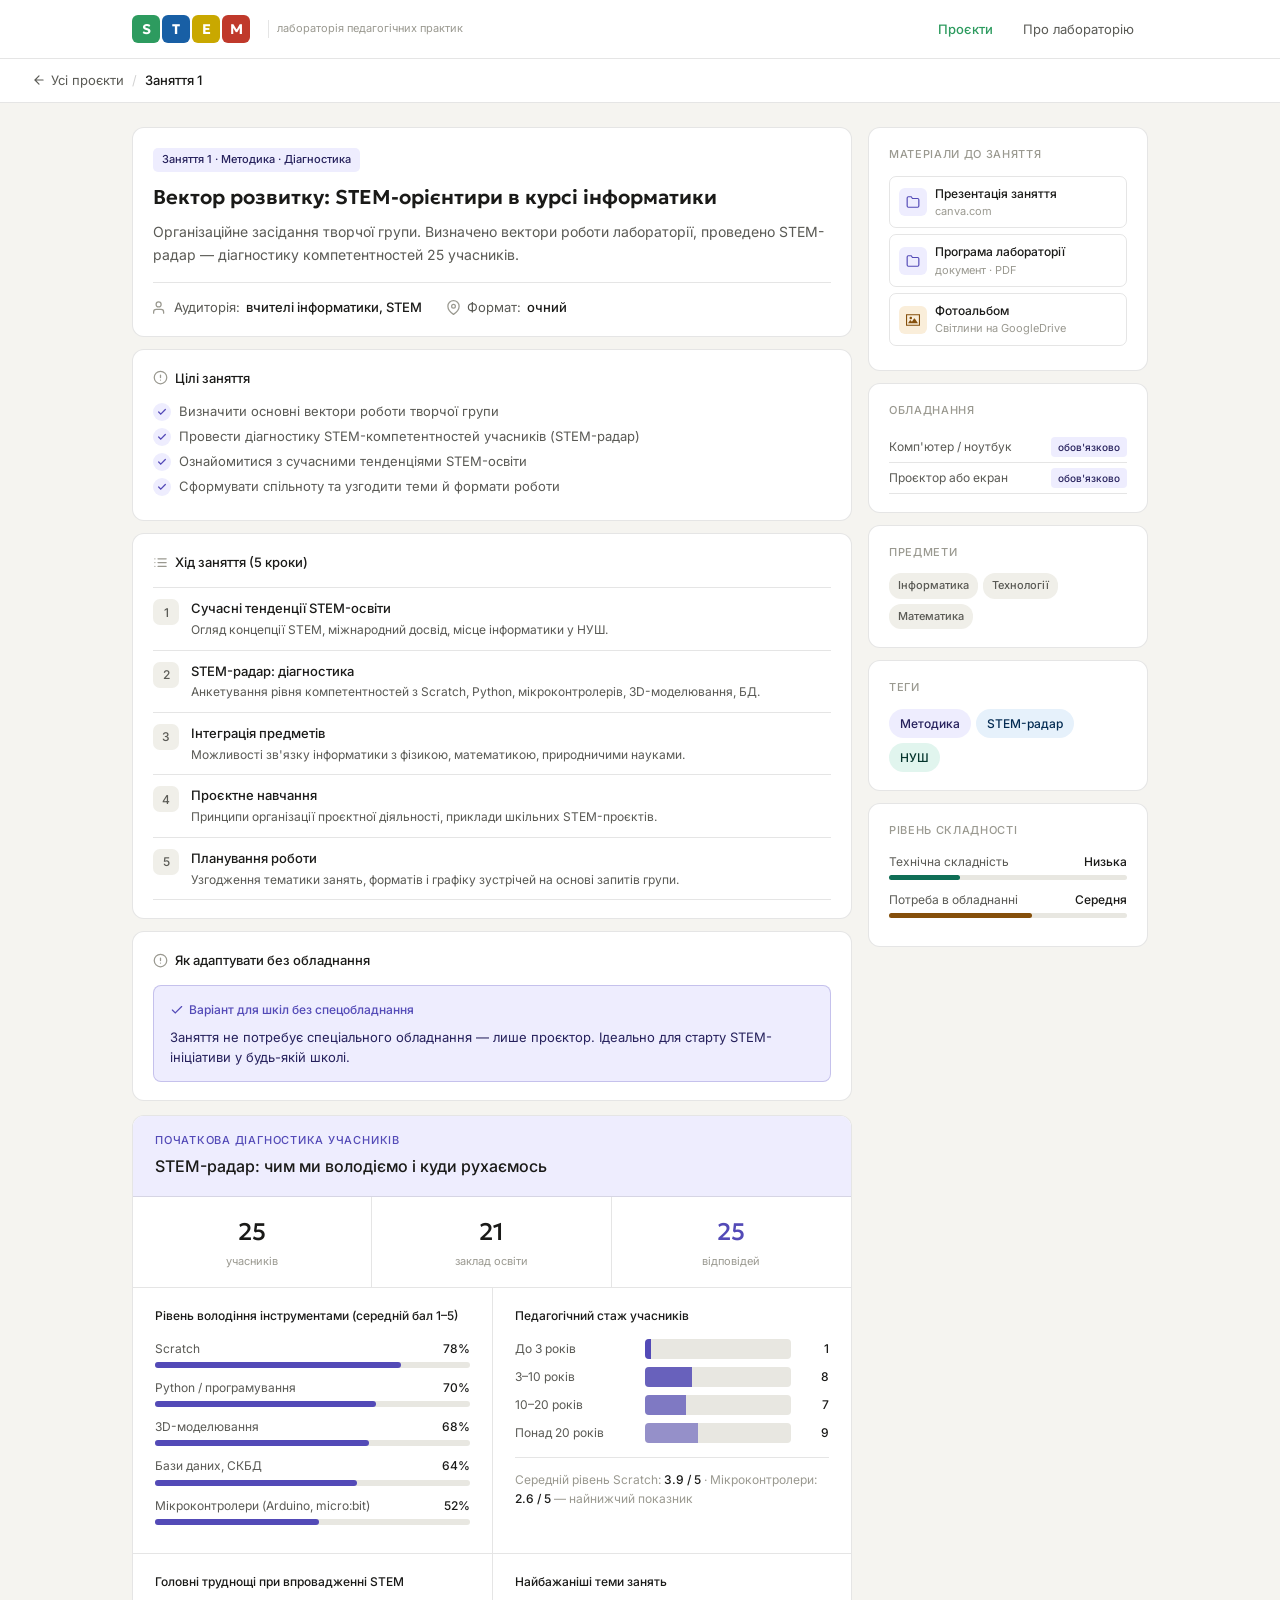
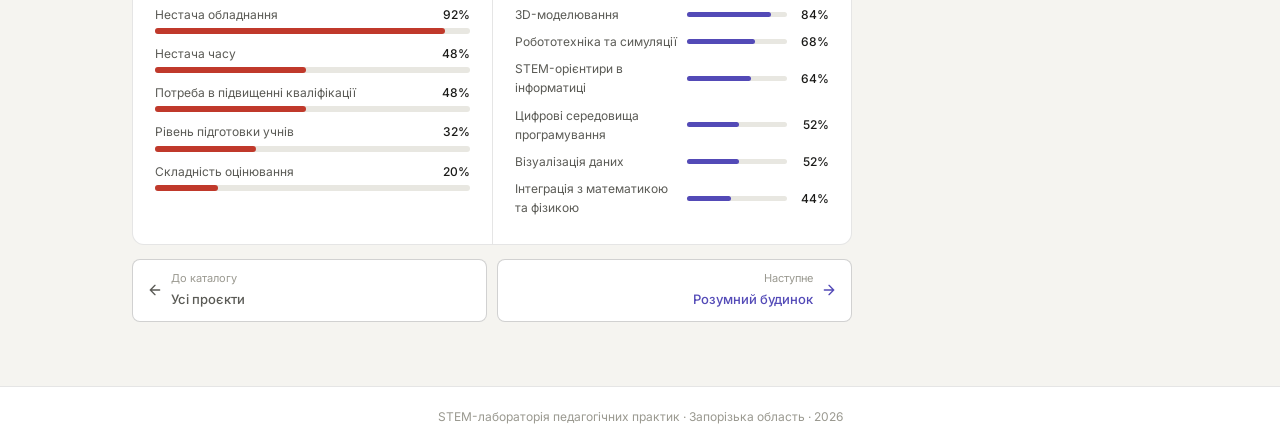
==== commit 110da904: "photo_1" ====
--- a/projects/session-1.html
+++ b/projects/session-1.html
@@ -415,6 +415,34 @@
             <div style="font-size:12px;font-weight:500;color:var(--t1)">Програма лабораторії</div>
             <div style="font-size:11px;color:var(--t3)">документ · PDF</div>
           </div>
+        </a><a href="https://photos.app.goo.gl/wec9PK8MiqxP558u8" target="_blank" rel="noopener"
+          style="display:flex;align-items:center;gap:8px;padding:7px 9px;border:1px solid var(--b1);border-radius:7px;text-decoration:none;margin-bottom:6px;transition:border-color .15s"
+          onmouseover="this.style.borderColor='#993C1D'" onmouseout="this.style.borderColor='rgba(0,0,0,.10)'">
+          <div
+            style="width:28px;height:28px;border-radius:6px;background:#FAEEDA;color:#854F0B;display:flex;align-items:center;justify-content:center;flex-shrink:0">
+            <svg height="14px" width="14px" viewBox="0 0 512 512">
+              <style type="text/css">
+                .st0 {
+                  fill: #854F0B;
+                }
+              </style>
+              <g>
+                <path class="st0" d="M0,45.178v421.644h512V45.178H0z M471.841,426.662H40.159V85.329h431.682V426.662z">
+                </path>
+                <path class="st0"
+                  d="M326.128,207.728c-4.148-6.289-11.183-10.077-18.72-10.069c-7.544,0.007-14.57,3.803-18.71,10.1 l-72.226,109.914l-39.862-45.178c-4.619-5.238-11.426-8.022-18.397-7.52c-6.971,0.486-13.308,4.211-17.142,10.053L74.17,376.96 h363.659L326.128,207.728z">
+                </path>
+                <path class="st0"
+                  d="M174.972,230.713c25.102,0,45.453-20.35,45.453-45.461c0-25.102-20.35-45.452-45.453-45.452 c-25.11,0-45.46,20.35-45.46,45.452C129.511,210.363,149.862,230.713,174.972,230.713z">
+                </path>
+              </g>
+            </svg>
+
+          </div>
+          <div>
+            <div style="font-size:12px;font-weight:500;color:var(--t1)">Фотоальбом</div>
+            <div style="font-size:11px;color:var(--t3)">Світлини на GoogleDrive</div>
+          </div>
         </a>
       </div>
       <div class="sec-card">
